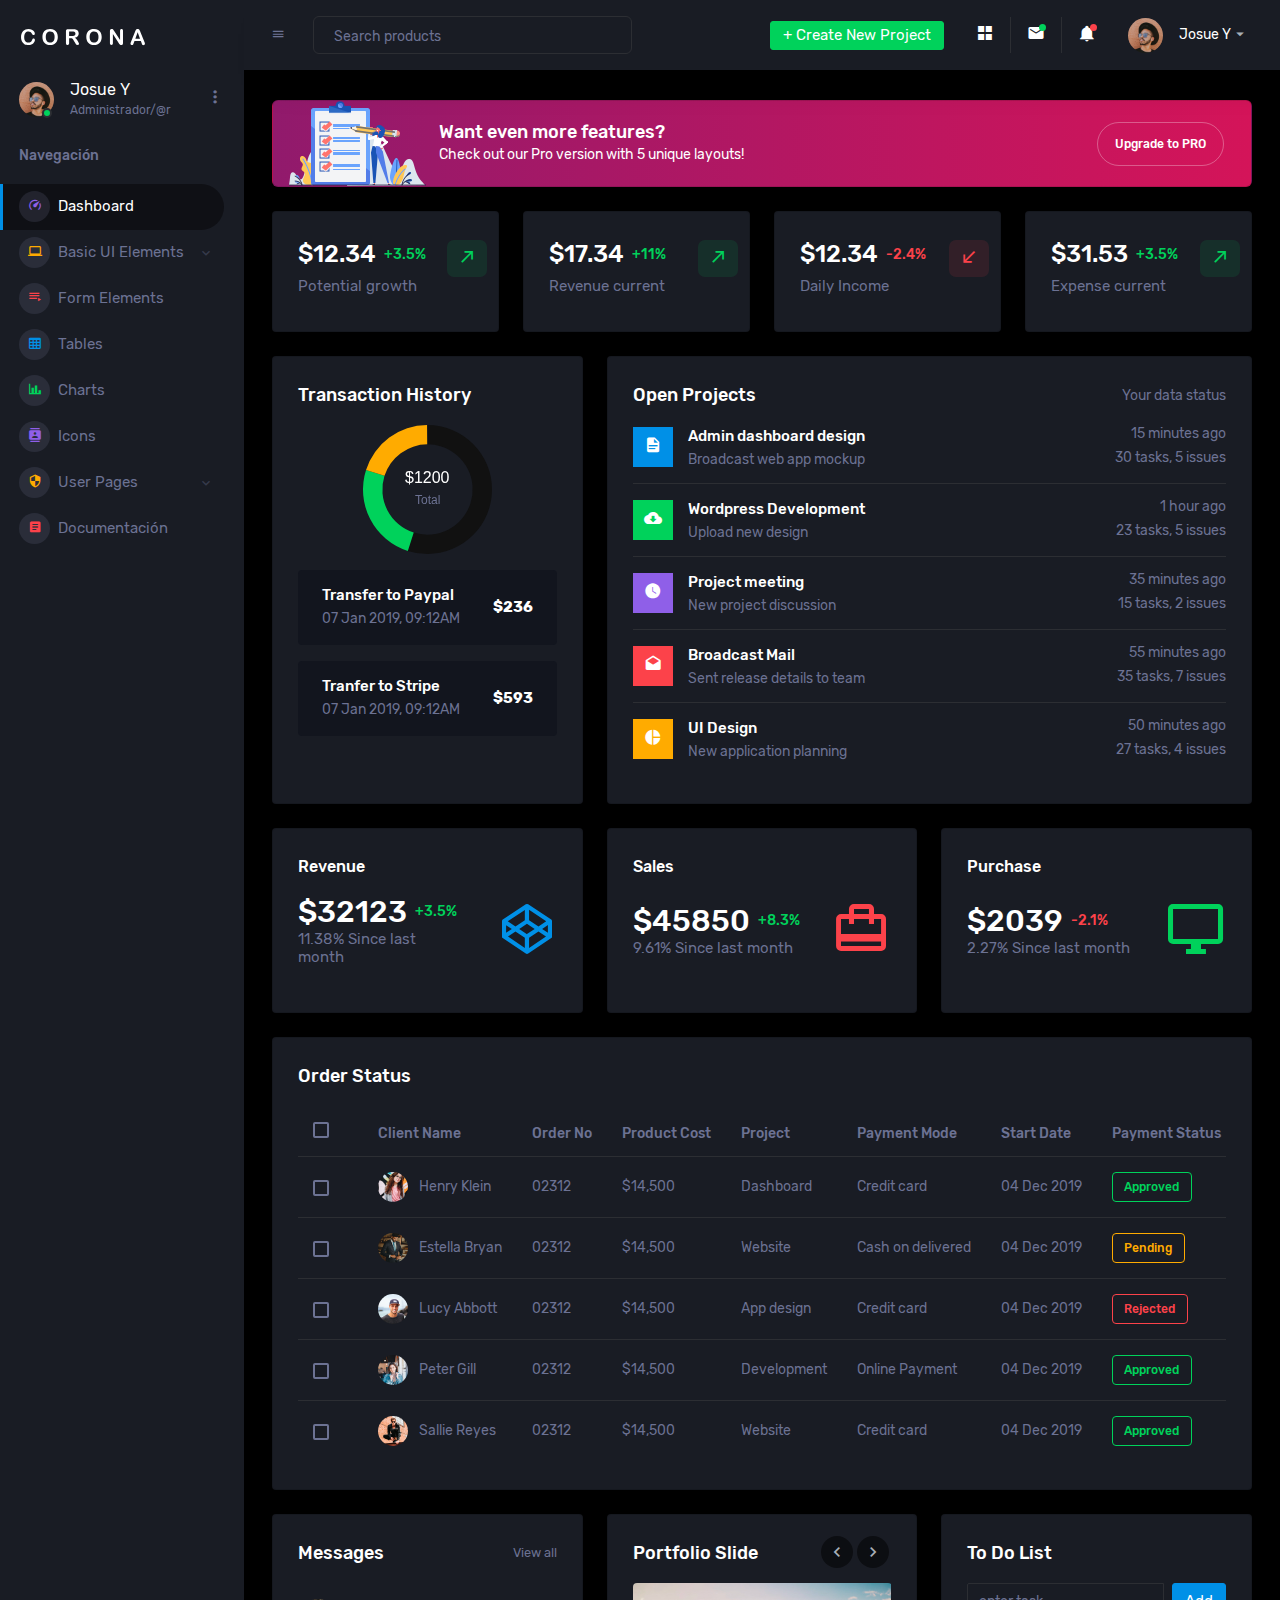
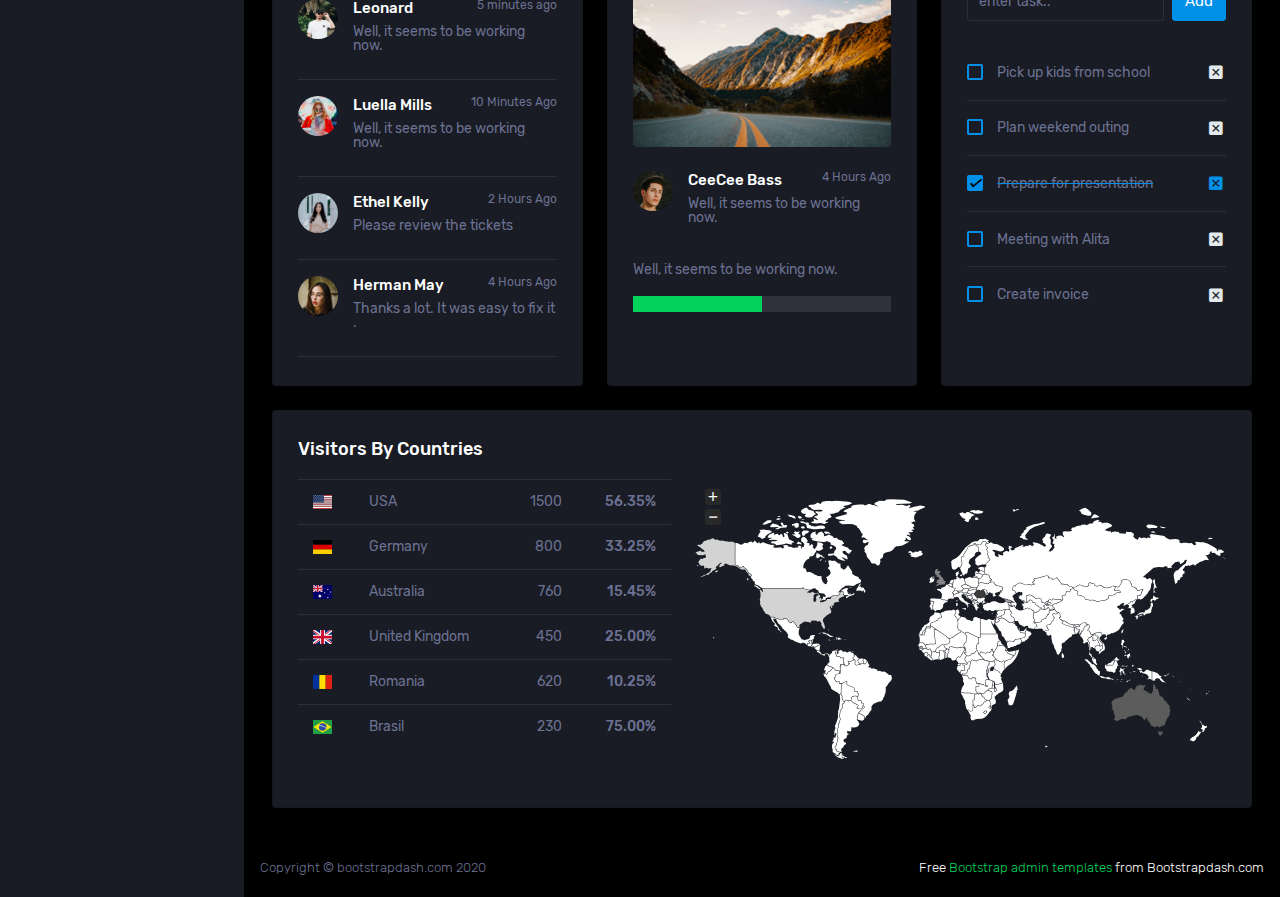
==== Template/template/index.html @ 33e89d0b "Adaptacion de Plantillas" ====
<!DOCTYPE html>
<html lang="en">
  <head>
    <!-- Required meta tags -->
    <meta charset="utf-8">
    <meta name="viewport" content="width=device-width, initial-scale=1, shrink-to-fit=no">
    <title>Tienda Online</title>
    <!-- plugins:css -->
    <link rel="stylesheet" href="assets/vendors/mdi/css/materialdesignicons.min.css">
    <link rel="stylesheet" href="assets/vendors/css/vendor.bundle.base.css">
    <!-- endinject -->
    <!-- Plugin css for this page -->
    <link rel="stylesheet" href="assets/vendors/jvectormap/jquery-jvectormap.css">
    <link rel="stylesheet" href="assets/vendors/flag-icon-css/css/flag-icon.min.css">
    <link rel="stylesheet" href="assets/vendors/owl-carousel-2/owl.carousel.min.css">
    <link rel="stylesheet" href="assets/vendors/owl-carousel-2/owl.theme.default.min.css">
    <!-- End plugin css for this page -->
    <!-- inject:css -->
    <!-- endinject -->
    <!-- Layout styles -->
    <link rel="stylesheet" href="assets/css/style.css">
    <!-- End layout styles -->
    <link rel="shortcut icon" href="assets/images/favicon.png" />
  </head>
  <body>
    <div class="container-scroller">
      <!-- partial:partials/_sidebar.html -->
      <nav class="sidebar sidebar-offcanvas" id="sidebar">
        <div class="sidebar-brand-wrapper d-none d-lg-flex align-items-center justify-content-center fixed-top">
          <a class="sidebar-brand brand-logo" href="index.html"><img src="assets/images/logo.svg" alt="logo" /></a>
          <a class="sidebar-brand brand-logo-mini" href="index.html"><img src="assets/images/logo-mini.svg" alt="logo" /></a>
        </div>
        <ul class="nav">
          <li class="nav-item profile">
            <div class="profile-desc">
              <div class="profile-pic">
                <div class="count-indicator">
                  <img class="img-xs rounded-circle " src="assets/images/faces/face15.jpg" alt="">
                  <span class="count bg-success"></span>
                </div>
                <div class="profile-name">
                  <h5 class="mb-0 font-weight-normal">Josue Y</h5>
                  <span>Administrador/@r</span>
                </div>
              </div>
              <a href="#" id="profile-dropdown" data-toggle="dropdown"><i class="mdi mdi-dots-vertical"></i></a>
              <div class="dropdown-menu dropdown-menu-right sidebar-dropdown preview-list" aria-labelledby="profile-dropdown">
                <a href="#" class="dropdown-item preview-item">
                  <div class="preview-thumbnail">
                    <div class="preview-icon bg-dark rounded-circle">
                      <i class="mdi mdi-settings text-primary"></i>
                    </div>
                  </div>
                  <div class="preview-item-content">
                    <p class="preview-subject ellipsis mb-1 text-small">Configuración de Cuenta</p>
                  </div>
                </a>
                <div class="dropdown-divider"></div>
                <a href="#" class="dropdown-item preview-item">
                  <div class="preview-thumbnail">
                    <div class="preview-icon bg-dark rounded-circle">
                      <i class="mdi mdi-onepassword  text-info"></i>
                    </div>
                  </div>
                  <div class="preview-item-content">
                    <p class="preview-subject ellipsis mb-1 text-small">Cambiar Contraseña</p>
                  </div>
                </a>
                <div class="dropdown-divider"></div>
                <a href="#" class="dropdown-item preview-item">
                  <div class="preview-thumbnail">
                    <div class="preview-icon bg-dark rounded-circle">
                      <i class="mdi mdi-calendar-today text-success"></i>
                    </div>
                  </div>
                  <div class="preview-item-content">
                    <p class="preview-subject ellipsis mb-1 text-small">To-do list</p>
                  </div>
                </a>
              </div>
            </div>
          </li>
          <li class="nav-item nav-category">
            <span class="nav-link">Navegación</span>
          </li>
          <li class="nav-item menu-items">
            <a class="nav-link" href="index.html">
              <span class="menu-icon">
                <i class="mdi mdi-speedometer"></i>
              </span>
              <span class="menu-title">Dashboard</span>
            </a>
          </li>
          <li class="nav-item menu-items">
            <a class="nav-link" data-toggle="collapse" href="#ui-basic" aria-expanded="false" aria-controls="ui-basic">
              <span class="menu-icon">
                <i class="mdi mdi-laptop"></i>
              </span>
              <span class="menu-title">Basic UI Elements</span>
              <i class="menu-arrow"></i>
            </a>
            <div class="collapse" id="ui-basic">
              <ul class="nav flex-column sub-menu">
                <li class="nav-item"> <a class="nav-link" href="pages/ui-features/buttons.html">Buttons</a></li>
                <li class="nav-item"> <a class="nav-link" href="pages/ui-features/dropdowns.html">Dropdowns</a></li>
                <li class="nav-item"> <a class="nav-link" href="pages/ui-features/typography.html">Typography</a></li>
              </ul>
            </div>
          </li>
          <li class="nav-item menu-items">
            <a class="nav-link" href="pages/forms/basic_elements.html">
              <span class="menu-icon">
                <i class="mdi mdi-playlist-play"></i>
              </span>
              <span class="menu-title">Form Elements</span>
            </a>
          </li>
          <li class="nav-item menu-items">
            <a class="nav-link" href="pages/tables/basic-table.html">
              <span class="menu-icon">
                <i class="mdi mdi-table-large"></i>
              </span>
              <span class="menu-title">Tables</span>
            </a>
          </li>
          <li class="nav-item menu-items">
            <a class="nav-link" href="pages/charts/chartjs.html">
              <span class="menu-icon">
                <i class="mdi mdi-chart-bar"></i>
              </span>
              <span class="menu-title">Charts</span>
            </a>
          </li>
          <li class="nav-item menu-items">
            <a class="nav-link" href="pages/icons/mdi.html">
              <span class="menu-icon">
                <i class="mdi mdi-contacts"></i>
              </span>
              <span class="menu-title">Icons</span>
            </a>
          </li>
          <li class="nav-item menu-items">
            <a class="nav-link" data-toggle="collapse" href="#auth" aria-expanded="false" aria-controls="auth">
              <span class="menu-icon">
                <i class="mdi mdi-security"></i>
              </span>
              <span class="menu-title">User Pages</span>
              <i class="menu-arrow"></i>
            </a>
            <div class="collapse" id="auth">
              <ul class="nav flex-column sub-menu">
                <li class="nav-item"> <a class="nav-link" href="pages/samples/blank-page.html"> Blank Page </a></li>
                <li class="nav-item"> <a class="nav-link" href="pages/samples/error-404.html"> 404 </a></li>
                <li class="nav-item"> <a class="nav-link" href="pages/samples/error-500.html"> 500 </a></li>
                <li class="nav-item"> <a class="nav-link" href="pages/samples/login.html"> Login </a></li>
                <li class="nav-item"> <a class="nav-link" href="pages/samples/register.html"> Register </a></li>
              </ul>
            </div>
          </li>
          <li class="nav-item menu-items">
            <a class="nav-link" href="http://www.bootstrapdash.com/demo/corona-free/jquery/documentation/documentation.html">
              <span class="menu-icon">
                <i class="mdi mdi-file-document-box"></i>
              </span>
              <span class="menu-title">Documentación</span>
            </a>
          </li>
        </ul>
      </nav>
      <!-- partial -->
      <div class="container-fluid page-body-wrapper">
        <!-- partial:partials/_navbar.html -->
        <nav class="navbar p-0 fixed-top d-flex flex-row">
          <div class="navbar-brand-wrapper d-flex d-lg-none align-items-center justify-content-center">
            <a class="navbar-brand brand-logo-mini" href="index.html"><img src="assets/images/logo-mini.svg" alt="logo" /></a>
          </div>
          <div class="navbar-menu-wrapper flex-grow d-flex align-items-stretch">
            <button class="navbar-toggler navbar-toggler align-self-center" type="button" data-toggle="minimize">
              <span class="mdi mdi-menu"></span>
            </button>
            <ul class="navbar-nav w-100">
              <li class="nav-item w-100">
                <form class="nav-link mt-2 mt-md-0 d-none d-lg-flex search">
                  <input type="text" class="form-control" placeholder="Search products">
                </form>
              </li>
            </ul>
            <ul class="navbar-nav navbar-nav-right">
              <li class="nav-item dropdown d-none d-lg-block">
                <a class="nav-link btn btn-success create-new-button" id="createbuttonDropdown" data-toggle="dropdown" aria-expanded="false" href="#">+ Create New Project</a>
                <div class="dropdown-menu dropdown-menu-right navbar-dropdown preview-list" aria-labelledby="createbuttonDropdown">
                  <h6 class="p-3 mb-0">Projects</h6>
                  <div class="dropdown-divider"></div>
                  <a class="dropdown-item preview-item">
                    <div class="preview-thumbnail">
                      <div class="preview-icon bg-dark rounded-circle">
                        <i class="mdi mdi-file-outline text-primary"></i>
                      </div>
                    </div>
                    <div class="preview-item-content">
                      <p class="preview-subject ellipsis mb-1">Software Development</p>
                    </div>
                  </a>
                  <div class="dropdown-divider"></div>
                  <a class="dropdown-item preview-item">
                    <div class="preview-thumbnail">
                      <div class="preview-icon bg-dark rounded-circle">
                        <i class="mdi mdi-web text-info"></i>
                      </div>
                    </div>
                    <div class="preview-item-content">
                      <p class="preview-subject ellipsis mb-1">UI Development</p>
                    </div>
                  </a>
                  <div class="dropdown-divider"></div>
                  <a class="dropdown-item preview-item">
                    <div class="preview-thumbnail">
                      <div class="preview-icon bg-dark rounded-circle">
                        <i class="mdi mdi-layers text-danger"></i>
                      </div>
                    </div>
                    <div class="preview-item-content">
                      <p class="preview-subject ellipsis mb-1">Software Testing</p>
                    </div>
                  </a>
                  <div class="dropdown-divider"></div>
                  <p class="p-3 mb-0 text-center">See all projects</p>
                </div>
              </li>
              <li class="nav-item nav-settings d-none d-lg-block">
                <a class="nav-link" href="#">
                  <i class="mdi mdi-view-grid"></i>
                </a>
              </li>
              <li class="nav-item dropdown border-left">
                <a class="nav-link count-indicator dropdown-toggle" id="messageDropdown" href="#" data-toggle="dropdown" aria-expanded="false">
                  <i class="mdi mdi-email"></i>
                  <span class="count bg-success"></span>
                </a>
                <div class="dropdown-menu dropdown-menu-right navbar-dropdown preview-list" aria-labelledby="messageDropdown">
                  <h6 class="p-3 mb-0">Messages</h6>
                  <div class="dropdown-divider"></div>
                  <a class="dropdown-item preview-item">
                    <div class="preview-thumbnail">
                      <img src="assets/images/faces/face4.jpg" alt="image" class="rounded-circle profile-pic">
                    </div>
                    <div class="preview-item-content">
                      <p class="preview-subject ellipsis mb-1">Mark send you a message</p>
                      <p class="text-muted mb-0"> 1 Minutes ago </p>
                    </div>
                  </a>
                  <div class="dropdown-divider"></div>
                  <a class="dropdown-item preview-item">
                    <div class="preview-thumbnail">
                      <img src="assets/images/faces/face2.jpg" alt="image" class="rounded-circle profile-pic">
                    </div>
                    <div class="preview-item-content">
                      <p class="preview-subject ellipsis mb-1">Cregh send you a message</p>
                      <p class="text-muted mb-0"> 15 Minutes ago </p>
                    </div>
                  </a>
                  <div class="dropdown-divider"></div>
                  <a class="dropdown-item preview-item">
                    <div class="preview-thumbnail">
                      <img src="assets/images/faces/face3.jpg" alt="image" class="rounded-circle profile-pic">
                    </div>
                    <div class="preview-item-content">
                      <p class="preview-subject ellipsis mb-1">Profile picture updated</p>
                      <p class="text-muted mb-0"> 18 Minutes ago </p>
                    </div>
                  </a>
                  <div class="dropdown-divider"></div>
                  <p class="p-3 mb-0 text-center">4 new messages</p>
                </div>
              </li>
              <li class="nav-item dropdown border-left">
                <a class="nav-link count-indicator dropdown-toggle" id="notificationDropdown" href="#" data-toggle="dropdown">
                  <i class="mdi mdi-bell"></i>
                  <span class="count bg-danger"></span>
                </a>
                <div class="dropdown-menu dropdown-menu-right navbar-dropdown preview-list" aria-labelledby="notificationDropdown">
                  <h6 class="p-3 mb-0">Notifications</h6>
                  <div class="dropdown-divider"></div>
                  <a class="dropdown-item preview-item">
                    <div class="preview-thumbnail">
                      <div class="preview-icon bg-dark rounded-circle">
                        <i class="mdi mdi-calendar text-success"></i>
                      </div>
                    </div>
                    <div class="preview-item-content">
                      <p class="preview-subject mb-1">Event today</p>
                      <p class="text-muted ellipsis mb-0"> Just a reminder that you have an event today </p>
                    </div>
                  </a>
                  <div class="dropdown-divider"></div>
                  <a class="dropdown-item preview-item">
                    <div class="preview-thumbnail">
                      <div class="preview-icon bg-dark rounded-circle">
                        <i class="mdi mdi-settings text-danger"></i>
                      </div>
                    </div>
                    <div class="preview-item-content">
                      <p class="preview-subject mb-1">Settings</p>
                      <p class="text-muted ellipsis mb-0"> Update dashboard </p>
                    </div>
                  </a>
                  <div class="dropdown-divider"></div>
                  <a class="dropdown-item preview-item">
                    <div class="preview-thumbnail">
                      <div class="preview-icon bg-dark rounded-circle">
                        <i class="mdi mdi-link-variant text-warning"></i>
                      </div>
                    </div>
                    <div class="preview-item-content">
                      <p class="preview-subject mb-1">Launch Admin</p>
                      <p class="text-muted ellipsis mb-0"> New admin wow! </p>
                    </div>
                  </a>
                  <div class="dropdown-divider"></div>
                  <p class="p-3 mb-0 text-center">See all notifications</p>
                </div>
              </li>
              <li class="nav-item dropdown">
                <a class="nav-link" id="profileDropdown" href="#" data-toggle="dropdown">
                  <div class="navbar-profile">
                    <img class="img-xs rounded-circle" src="assets/images/faces/face15.jpg" alt="">
                    <p class="mb-0 d-none d-sm-block navbar-profile-name">Josue Y</p>
                    <i class="mdi mdi-menu-down d-none d-sm-block"></i>
                  </div>
                </a>
                <div class="dropdown-menu dropdown-menu-right navbar-dropdown preview-list" aria-labelledby="profileDropdown">
                  <h6 class="p-3 mb-0">Profile</h6>
                  <div class="dropdown-divider"></div>
                  <a class="dropdown-item preview-item">
                    <div class="preview-thumbnail">
                      <div class="preview-icon bg-dark rounded-circle">
                        <i class="mdi mdi-settings text-success"></i>
                      </div>
                    </div>
                    <div class="preview-item-content">
                      <p class="preview-subject mb-1">Configuración</p>
                    </div>
                  </a>
                  <div class="dropdown-divider"></div>
                  <a class="dropdown-item preview-item">
                    <div class="preview-thumbnail">
                      <div class="preview-icon bg-dark rounded-circle">
                        <i class="mdi mdi-logout text-danger"></i>
                      </div>
                    </div>
                    <div class="preview-item-content">
                      <p class="preview-subject mb-1">Cerrar Sesión</p>
                    </div>
                  </a>
                  <div class="dropdown-divider"></div>
                  <p class="p-3 mb-0 text-center">Configuración Avanzada</p>
                </div>
              </li>
            </ul>
            <button class="navbar-toggler navbar-toggler-right d-lg-none align-self-center" type="button" data-toggle="offcanvas">
              <span class="mdi mdi-format-line-spacing"></span>
            </button>
          </div>
        </nav>
        <!-- partial -->
        <div class="main-panel">
          <div class="content-wrapper">
            <div class="row">
              <div class="col-12 grid-margin stretch-card">
                <div class="card corona-gradient-card">
                  <div class="card-body py-0 px-0 px-sm-3">
                    <div class="row align-items-center">
                      <div class="col-4 col-sm-3 col-xl-2">
                        <img src="assets/images/dashboard/Group126@2x.png" class="gradient-corona-img img-fluid" alt="">
                      </div>
                      <div class="col-5 col-sm-7 col-xl-8 p-0">
                        <h4 class="mb-1 mb-sm-0">Want even more features?</h4>
                        <p class="mb-0 font-weight-normal d-none d-sm-block">Check out our Pro version with 5 unique layouts!</p>
                      </div>
                      <div class="col-3 col-sm-2 col-xl-2 pl-0 text-center">
                        <span>
                          <a href="https://www.bootstrapdash.com/product/corona-admin-template/" target="_blank" class="btn btn-outline-light btn-rounded get-started-btn">Upgrade to PRO</a>
                        </span>
                      </div>
                    </div>
                  </div>
                </div>
              </div>
            </div>
            <div class="row">
              <div class="col-xl-3 col-sm-6 grid-margin stretch-card">
                <div class="card">
                  <div class="card-body">
                    <div class="row">
                      <div class="col-9">
                        <div class="d-flex align-items-center align-self-start">
                          <h3 class="mb-0">$12.34</h3>
                          <p class="text-success ml-2 mb-0 font-weight-medium">+3.5%</p>
                        </div>
                      </div>
                      <div class="col-3">
                        <div class="icon icon-box-success ">
                          <span class="mdi mdi-arrow-top-right icon-item"></span>
                        </div>
                      </div>
                    </div>
                    <h6 class="text-muted font-weight-normal">Potential growth</h6>
                  </div>
                </div>
              </div>
              <div class="col-xl-3 col-sm-6 grid-margin stretch-card">
                <div class="card">
                  <div class="card-body">
                    <div class="row">
                      <div class="col-9">
                        <div class="d-flex align-items-center align-self-start">
                          <h3 class="mb-0">$17.34</h3>
                          <p class="text-success ml-2 mb-0 font-weight-medium">+11%</p>
                        </div>
                      </div>
                      <div class="col-3">
                        <div class="icon icon-box-success">
                          <span class="mdi mdi-arrow-top-right icon-item"></span>
                        </div>
                      </div>
                    </div>
                    <h6 class="text-muted font-weight-normal">Revenue current</h6>
                  </div>
                </div>
              </div>
              <div class="col-xl-3 col-sm-6 grid-margin stretch-card">
                <div class="card">
                  <div class="card-body">
                    <div class="row">
                      <div class="col-9">
                        <div class="d-flex align-items-center align-self-start">
                          <h3 class="mb-0">$12.34</h3>
                          <p class="text-danger ml-2 mb-0 font-weight-medium">-2.4%</p>
                        </div>
                      </div>
                      <div class="col-3">
                        <div class="icon icon-box-danger">
                          <span class="mdi mdi-arrow-bottom-left icon-item"></span>
                        </div>
                      </div>
                    </div>
                    <h6 class="text-muted font-weight-normal">Daily Income</h6>
                  </div>
                </div>
              </div>
              <div class="col-xl-3 col-sm-6 grid-margin stretch-card">
                <div class="card">
                  <div class="card-body">
                    <div class="row">
                      <div class="col-9">
                        <div class="d-flex align-items-center align-self-start">
                          <h3 class="mb-0">$31.53</h3>
                          <p class="text-success ml-2 mb-0 font-weight-medium">+3.5%</p>
                        </div>
                      </div>
                      <div class="col-3">
                        <div class="icon icon-box-success ">
                          <span class="mdi mdi-arrow-top-right icon-item"></span>
                        </div>
                      </div>
                    </div>
                    <h6 class="text-muted font-weight-normal">Expense current</h6>
                  </div>
                </div>
              </div>
            </div>
            <div class="row">
              <div class="col-md-4 grid-margin stretch-card">
                <div class="card">
                  <div class="card-body">
                    <h4 class="card-title">Transaction History</h4>
                    <canvas id="transaction-history" class="transaction-chart"></canvas>
                    <div class="bg-gray-dark d-flex d-md-block d-xl-flex flex-row py-3 px-4 px-md-3 px-xl-4 rounded mt-3">
                      <div class="text-md-center text-xl-left">
                        <h6 class="mb-1">Transfer to Paypal</h6>
                        <p class="text-muted mb-0">07 Jan 2019, 09:12AM</p>
                      </div>
                      <div class="align-self-center flex-grow text-right text-md-center text-xl-right py-md-2 py-xl-0">
                        <h6 class="font-weight-bold mb-0">$236</h6>
                      </div>
                    </div>
                    <div class="bg-gray-dark d-flex d-md-block d-xl-flex flex-row py-3 px-4 px-md-3 px-xl-4 rounded mt-3">
                      <div class="text-md-center text-xl-left">
                        <h6 class="mb-1">Tranfer to Stripe</h6>
                        <p class="text-muted mb-0">07 Jan 2019, 09:12AM</p>
                      </div>
                      <div class="align-self-center flex-grow text-right text-md-center text-xl-right py-md-2 py-xl-0">
                        <h6 class="font-weight-bold mb-0">$593</h6>
                      </div>
                    </div>
                  </div>
                </div>
              </div>
              <div class="col-md-8 grid-margin stretch-card">
                <div class="card">
                  <div class="card-body">
                    <div class="d-flex flex-row justify-content-between">
                      <h4 class="card-title mb-1">Open Projects</h4>
                      <p class="text-muted mb-1">Your data status</p>
                    </div>
                    <div class="row">
                      <div class="col-12">
                        <div class="preview-list">
                          <div class="preview-item border-bottom">
                            <div class="preview-thumbnail">
                              <div class="preview-icon bg-primary">
                                <i class="mdi mdi-file-document"></i>
                              </div>
                            </div>
                            <div class="preview-item-content d-sm-flex flex-grow">
                              <div class="flex-grow">
                                <h6 class="preview-subject">Admin dashboard design</h6>
                                <p class="text-muted mb-0">Broadcast web app mockup</p>
                              </div>
                              <div class="mr-auto text-sm-right pt-2 pt-sm-0">
                                <p class="text-muted">15 minutes ago</p>
                                <p class="text-muted mb-0">30 tasks, 5 issues </p>
                              </div>
                            </div>
                          </div>
                          <div class="preview-item border-bottom">
                            <div class="preview-thumbnail">
                              <div class="preview-icon bg-success">
                                <i class="mdi mdi-cloud-download"></i>
                              </div>
                            </div>
                            <div class="preview-item-content d-sm-flex flex-grow">
                              <div class="flex-grow">
                                <h6 class="preview-subject">Wordpress Development</h6>
                                <p class="text-muted mb-0">Upload new design</p>
                              </div>
                              <div class="mr-auto text-sm-right pt-2 pt-sm-0">
                                <p class="text-muted">1 hour ago</p>
                                <p class="text-muted mb-0">23 tasks, 5 issues </p>
                              </div>
                            </div>
                          </div>
                          <div class="preview-item border-bottom">
                            <div class="preview-thumbnail">
                              <div class="preview-icon bg-info">
                                <i class="mdi mdi-clock"></i>
                              </div>
                            </div>
                            <div class="preview-item-content d-sm-flex flex-grow">
                              <div class="flex-grow">
                                <h6 class="preview-subject">Project meeting</h6>
                                <p class="text-muted mb-0">New project discussion</p>
                              </div>
                              <div class="mr-auto text-sm-right pt-2 pt-sm-0">
                                <p class="text-muted">35 minutes ago</p>
                                <p class="text-muted mb-0">15 tasks, 2 issues</p>
                              </div>
                            </div>
                          </div>
                          <div class="preview-item border-bottom">
                            <div class="preview-thumbnail">
                              <div class="preview-icon bg-danger">
                                <i class="mdi mdi-email-open"></i>
                              </div>
                            </div>
                            <div class="preview-item-content d-sm-flex flex-grow">
                              <div class="flex-grow">
                                <h6 class="preview-subject">Broadcast Mail</h6>
                                <p class="text-muted mb-0">Sent release details to team</p>
                              </div>
                              <div class="mr-auto text-sm-right pt-2 pt-sm-0">
                                <p class="text-muted">55 minutes ago</p>
                                <p class="text-muted mb-0">35 tasks, 7 issues </p>
                              </div>
                            </div>
                          </div>
                          <div class="preview-item">
                            <div class="preview-thumbnail">
                              <div class="preview-icon bg-warning">
                                <i class="mdi mdi-chart-pie"></i>
                              </div>
                            </div>
                            <div class="preview-item-content d-sm-flex flex-grow">
                              <div class="flex-grow">
                                <h6 class="preview-subject">UI Design</h6>
                                <p class="text-muted mb-0">New application planning</p>
                              </div>
                              <div class="mr-auto text-sm-right pt-2 pt-sm-0">
                                <p class="text-muted">50 minutes ago</p>
                                <p class="text-muted mb-0">27 tasks, 4 issues </p>
                              </div>
                            </div>
                          </div>
                        </div>
                      </div>
                    </div>
                  </div>
                </div>
              </div>
            </div>
            <div class="row">
              <div class="col-sm-4 grid-margin">
                <div class="card">
                  <div class="card-body">
                    <h5>Revenue</h5>
                    <div class="row">
                      <div class="col-8 col-sm-12 col-xl-8 my-auto">
                        <div class="d-flex d-sm-block d-md-flex align-items-center">
                          <h2 class="mb-0">$32123</h2>
                          <p class="text-success ml-2 mb-0 font-weight-medium">+3.5%</p>
                        </div>
                        <h6 class="text-muted font-weight-normal">11.38% Since last month</h6>
                      </div>
                      <div class="col-4 col-sm-12 col-xl-4 text-center text-xl-right">
                        <i class="icon-lg mdi mdi-codepen text-primary ml-auto"></i>
                      </div>
                    </div>
                  </div>
                </div>
              </div>
              <div class="col-sm-4 grid-margin">
                <div class="card">
                  <div class="card-body">
                    <h5>Sales</h5>
                    <div class="row">
                      <div class="col-8 col-sm-12 col-xl-8 my-auto">
                        <div class="d-flex d-sm-block d-md-flex align-items-center">
                          <h2 class="mb-0">$45850</h2>
                          <p class="text-success ml-2 mb-0 font-weight-medium">+8.3%</p>
                        </div>
                        <h6 class="text-muted font-weight-normal"> 9.61% Since last month</h6>
                      </div>
                      <div class="col-4 col-sm-12 col-xl-4 text-center text-xl-right">
                        <i class="icon-lg mdi mdi-wallet-travel text-danger ml-auto"></i>
                      </div>
                    </div>
                  </div>
                </div>
              </div>
              <div class="col-sm-4 grid-margin">
                <div class="card">
                  <div class="card-body">
                    <h5>Purchase</h5>
                    <div class="row">
                      <div class="col-8 col-sm-12 col-xl-8 my-auto">
                        <div class="d-flex d-sm-block d-md-flex align-items-center">
                          <h2 class="mb-0">$2039</h2>
                          <p class="text-danger ml-2 mb-0 font-weight-medium">-2.1% </p>
                        </div>
                        <h6 class="text-muted font-weight-normal">2.27% Since last month</h6>
                      </div>
                      <div class="col-4 col-sm-12 col-xl-4 text-center text-xl-right">
                        <i class="icon-lg mdi mdi-monitor text-success ml-auto"></i>
                      </div>
                    </div>
                  </div>
                </div>
              </div>
            </div>
            <div class="row ">
              <div class="col-12 grid-margin">
                <div class="card">
                  <div class="card-body">
                    <h4 class="card-title">Order Status</h4>
                    <div class="table-responsive">
                      <table class="table">
                        <thead>
                          <tr>
                            <th>
                              <div class="form-check form-check-muted m-0">
                                <label class="form-check-label">
                                  <input type="checkbox" class="form-check-input">
                                </label>
                              </div>
                            </th>
                            <th> Client Name </th>
                            <th> Order No </th>
                            <th> Product Cost </th>
                            <th> Project </th>
                            <th> Payment Mode </th>
                            <th> Start Date </th>
                            <th> Payment Status </th>
                          </tr>
                        </thead>
                        <tbody>
                          <tr>
                            <td>
                              <div class="form-check form-check-muted m-0">
                                <label class="form-check-label">
                                  <input type="checkbox" class="form-check-input">
                                </label>
                              </div>
                            </td>
                            <td>
                              <img src="assets/images/faces/face1.jpg" alt="image" />
                              <span class="pl-2">Henry Klein</span>
                            </td>
                            <td> 02312 </td>
                            <td> $14,500 </td>
                            <td> Dashboard </td>
                            <td> Credit card </td>
                            <td> 04 Dec 2019 </td>
                            <td>
                              <div class="badge badge-outline-success">Approved</div>
                            </td>
                          </tr>
                          <tr>
                            <td>
                              <div class="form-check form-check-muted m-0">
                                <label class="form-check-label">
                                  <input type="checkbox" class="form-check-input">
                                </label>
                              </div>
                            </td>
                            <td>
                              <img src="assets/images/faces/face2.jpg" alt="image" />
                              <span class="pl-2">Estella Bryan</span>
                            </td>
                            <td> 02312 </td>
                            <td> $14,500 </td>
                            <td> Website </td>
                            <td> Cash on delivered </td>
                            <td> 04 Dec 2019 </td>
                            <td>
                              <div class="badge badge-outline-warning">Pending</div>
                            </td>
                          </tr>
                          <tr>
                            <td>
                              <div class="form-check form-check-muted m-0">
                                <label class="form-check-label">
                                  <input type="checkbox" class="form-check-input">
                                </label>
                              </div>
                            </td>
                            <td>
                              <img src="assets/images/faces/face5.jpg" alt="image" />
                              <span class="pl-2">Lucy Abbott</span>
                            </td>
                            <td> 02312 </td>
                            <td> $14,500 </td>
                            <td> App design </td>
                            <td> Credit card </td>
                            <td> 04 Dec 2019 </td>
                            <td>
                              <div class="badge badge-outline-danger">Rejected</div>
                            </td>
                          </tr>
                          <tr>
                            <td>
                              <div class="form-check form-check-muted m-0">
                                <label class="form-check-label">
                                  <input type="checkbox" class="form-check-input">
                                </label>
                              </div>
                            </td>
                            <td>
                              <img src="assets/images/faces/face3.jpg" alt="image" />
                              <span class="pl-2">Peter Gill</span>
                            </td>
                            <td> 02312 </td>
                            <td> $14,500 </td>
                            <td> Development </td>
                            <td> Online Payment </td>
                            <td> 04 Dec 2019 </td>
                            <td>
                              <div class="badge badge-outline-success">Approved</div>
                            </td>
                          </tr>
                          <tr>
                            <td>
                              <div class="form-check form-check-muted m-0">
                                <label class="form-check-label">
                                  <input type="checkbox" class="form-check-input">
                                </label>
                              </div>
                            </td>
                            <td>
                              <img src="assets/images/faces/face4.jpg" alt="image" />
                              <span class="pl-2">Sallie Reyes</span>
                            </td>
                            <td> 02312 </td>
                            <td> $14,500 </td>
                            <td> Website </td>
                            <td> Credit card </td>
                            <td> 04 Dec 2019 </td>
                            <td>
                              <div class="badge badge-outline-success">Approved</div>
                            </td>
                          </tr>
                        </tbody>
                      </table>
                    </div>
                  </div>
                </div>
              </div>
            </div>
            <div class="row">
              <div class="col-md-6 col-xl-4 grid-margin stretch-card">
                <div class="card">
                  <div class="card-body">
                    <div class="d-flex flex-row justify-content-between">
                      <h4 class="card-title">Messages</h4>
                      <p class="text-muted mb-1 small">View all</p>
                    </div>
                    <div class="preview-list">
                      <div class="preview-item border-bottom">
                        <div class="preview-thumbnail">
                          <img src="assets/images/faces/face6.jpg" alt="image" class="rounded-circle" />
                        </div>
                        <div class="preview-item-content d-flex flex-grow">
                          <div class="flex-grow">
                            <div class="d-flex d-md-block d-xl-flex justify-content-between">
                              <h6 class="preview-subject">Leonard</h6>
                              <p class="text-muted text-small">5 minutes ago</p>
                            </div>
                            <p class="text-muted">Well, it seems to be working now.</p>
                          </div>
                        </div>
                      </div>
                      <div class="preview-item border-bottom">
                        <div class="preview-thumbnail">
                          <img src="assets/images/faces/face8.jpg" alt="image" class="rounded-circle" />
                        </div>
                        <div class="preview-item-content d-flex flex-grow">
                          <div class="flex-grow">
                            <div class="d-flex d-md-block d-xl-flex justify-content-between">
                              <h6 class="preview-subject">Luella Mills</h6>
                              <p class="text-muted text-small">10 Minutes Ago</p>
                            </div>
                            <p class="text-muted">Well, it seems to be working now.</p>
                          </div>
                        </div>
                      </div>
                      <div class="preview-item border-bottom">
                        <div class="preview-thumbnail">
                          <img src="assets/images/faces/face9.jpg" alt="image" class="rounded-circle" />
                        </div>
                        <div class="preview-item-content d-flex flex-grow">
                          <div class="flex-grow">
                            <div class="d-flex d-md-block d-xl-flex justify-content-between">
                              <h6 class="preview-subject">Ethel Kelly</h6>
                              <p class="text-muted text-small">2 Hours Ago</p>
                            </div>
                            <p class="text-muted">Please review the tickets</p>
                          </div>
                        </div>
                      </div>
                      <div class="preview-item border-bottom">
                        <div class="preview-thumbnail">
                          <img src="assets/images/faces/face11.jpg" alt="image" class="rounded-circle" />
                        </div>
                        <div class="preview-item-content d-flex flex-grow">
                          <div class="flex-grow">
                            <div class="d-flex d-md-block d-xl-flex justify-content-between">
                              <h6 class="preview-subject">Herman May</h6>
                              <p class="text-muted text-small">4 Hours Ago</p>
                            </div>
                            <p class="text-muted">Thanks a lot. It was easy to fix it .</p>
                          </div>
                        </div>
                      </div>
                    </div>
                  </div>
                </div>
              </div>
              <div class="col-md-6 col-xl-4 grid-margin stretch-card">
                <div class="card">
                  <div class="card-body">
                    <h4 class="card-title">Portfolio Slide</h4>
                    <div class="owl-carousel owl-theme full-width owl-carousel-dash portfolio-carousel" id="owl-carousel-basic">
                      <div class="item">
                        <img src="assets/images/dashboard/Rectangle.jpg" alt="">
                      </div>
                      <div class="item">
                        <img src="assets/images/dashboard/Img_5.jpg" alt="">
                      </div>
                      <div class="item">
                        <img src="assets/images/dashboard/img_6.jpg" alt="">
                      </div>
                    </div>
                    <div class="d-flex py-4">
                      <div class="preview-list w-100">
                        <div class="preview-item p-0">
                          <div class="preview-thumbnail">
                            <img src="assets/images/faces/face12.jpg" class="rounded-circle" alt="">
                          </div>
                          <div class="preview-item-content d-flex flex-grow">
                            <div class="flex-grow">
                              <div class="d-flex d-md-block d-xl-flex justify-content-between">
                                <h6 class="preview-subject">CeeCee Bass</h6>
                                <p class="text-muted text-small">4 Hours Ago</p>
                              </div>
                              <p class="text-muted">Well, it seems to be working now.</p>
                            </div>
                          </div>
                        </div>
                      </div>
                    </div>
                    <p class="text-muted">Well, it seems to be working now. </p>
                    <div class="progress progress-md portfolio-progress">
                      <div class="progress-bar bg-success" role="progressbar" style="width: 50%" aria-valuenow="25" aria-valuemin="0" aria-valuemax="100"></div>
                    </div>
                  </div>
                </div>
              </div>
              <div class="col-md-12 col-xl-4 grid-margin stretch-card">
                <div class="card">
                  <div class="card-body">
                    <h4 class="card-title">To do list</h4>
                    <div class="add-items d-flex">
                      <input type="text" class="form-control todo-list-input" placeholder="enter task..">
                      <button class="add btn btn-primary todo-list-add-btn">Add</button>
                    </div>
                    <div class="list-wrapper">
                      <ul class="d-flex flex-column-reverse text-white todo-list todo-list-custom">
                        <li>
                          <div class="form-check form-check-primary">
                            <label class="form-check-label">
                              <input class="checkbox" type="checkbox"> Create invoice </label>
                          </div>
                          <i class="remove mdi mdi-close-box"></i>
                        </li>
                        <li>
                          <div class="form-check form-check-primary">
                            <label class="form-check-label">
                              <input class="checkbox" type="checkbox"> Meeting with Alita </label>
                          </div>
                          <i class="remove mdi mdi-close-box"></i>
                        </li>
                        <li class="completed">
                          <div class="form-check form-check-primary">
                            <label class="form-check-label">
                              <input class="checkbox" type="checkbox" checked> Prepare for presentation </label>
                          </div>
                          <i class="remove mdi mdi-close-box"></i>
                        </li>
                        <li>
                          <div class="form-check form-check-primary">
                            <label class="form-check-label">
                              <input class="checkbox" type="checkbox"> Plan weekend outing </label>
                          </div>
                          <i class="remove mdi mdi-close-box"></i>
                        </li>
                        <li>
                          <div class="form-check form-check-primary">
                            <label class="form-check-label">
                              <input class="checkbox" type="checkbox"> Pick up kids from school </label>
                          </div>
                          <i class="remove mdi mdi-close-box"></i>
                        </li>
                      </ul>
                    </div>
                  </div>
                </div>
              </div>
            </div>
            <div class="row">
              <div class="col-12">
                <div class="card">
                  <div class="card-body">
                    <h4 class="card-title">Visitors by Countries</h4>
                    <div class="row">
                      <div class="col-md-5">
                        <div class="table-responsive">
                          <table class="table">
                            <tbody>
                              <tr>
                                <td>
                                  <i class="flag-icon flag-icon-us"></i>
                                </td>
                                <td>USA</td>
                                <td class="text-right"> 1500 </td>
                                <td class="text-right font-weight-medium"> 56.35% </td>
                              </tr>
                              <tr>
                                <td>
                                  <i class="flag-icon flag-icon-de"></i>
                                </td>
                                <td>Germany</td>
                                <td class="text-right"> 800 </td>
                                <td class="text-right font-weight-medium"> 33.25% </td>
                              </tr>
                              <tr>
                                <td>
                                  <i class="flag-icon flag-icon-au"></i>
                                </td>
                                <td>Australia</td>
                                <td class="text-right"> 760 </td>
                                <td class="text-right font-weight-medium"> 15.45% </td>
                              </tr>
                              <tr>
                                <td>
                                  <i class="flag-icon flag-icon-gb"></i>
                                </td>
                                <td>United Kingdom</td>
                                <td class="text-right"> 450 </td>
                                <td class="text-right font-weight-medium"> 25.00% </td>
                              </tr>
                              <tr>
                                <td>
                                  <i class="flag-icon flag-icon-ro"></i>
                                </td>
                                <td>Romania</td>
                                <td class="text-right"> 620 </td>
                                <td class="text-right font-weight-medium"> 10.25% </td>
                              </tr>
                              <tr>
                                <td>
                                  <i class="flag-icon flag-icon-br"></i>
                                </td>
                                <td>Brasil</td>
                                <td class="text-right"> 230 </td>
                                <td class="text-right font-weight-medium"> 75.00% </td>
                              </tr>
                            </tbody>
                          </table>
                        </div>
                      </div>
                      <div class="col-md-7">
                        <div id="audience-map" class="vector-map"></div>
                      </div>
                    </div>
                  </div>
                </div>
              </div>
            </div>
          </div>
          <!-- content-wrapper ends -->
          <!-- partial:partials/_footer.html -->
          <footer class="footer">
            <div class="d-sm-flex justify-content-center justify-content-sm-between">
              <span class="text-muted d-block text-center text-sm-left d-sm-inline-block">Copyright © bootstrapdash.com 2020</span>
              <span class="float-none float-sm-right d-block mt-1 mt-sm-0 text-center"> Free <a href="https://www.bootstrapdash.com/bootstrap-admin-template/" target="_blank">Bootstrap admin templates</a> from Bootstrapdash.com</span>
            </div>
          </footer>
          <!-- partial -->
        </div>
        <!-- main-panel ends -->
      </div>
      <!-- page-body-wrapper ends -->
    </div>
    <!-- container-scroller -->
    <!-- plugins:js -->
    <script src="assets/vendors/js/vendor.bundle.base.js"></script>
    <!-- endinject -->
    <!-- Plugin js for this page -->
    <script src="assets/vendors/chart.js/Chart.min.js"></script>
    <script src="assets/vendors/progressbar.js/progressbar.min.js"></script>
    <script src="assets/vendors/jvectormap/jquery-jvectormap.min.js"></script>
    <script src="assets/vendors/jvectormap/jquery-jvectormap-world-mill-en.js"></script>
    <script src="assets/vendors/owl-carousel-2/owl.carousel.min.js"></script>
    <!-- End plugin js for this page -->
    <!-- inject:js -->
    <script src="assets/js/off-canvas.js"></script>
    <script src="assets/js/hoverable-collapse.js"></script>
    <script src="assets/js/misc.js"></script>
    <script src="assets/js/settings.js"></script>
    <script src="assets/js/todolist.js"></script>
    <!-- endinject -->
    <!-- Custom js for this page -->
    <script src="assets/js/dashboard.js"></script>
    <!-- End custom js for this page -->
  </body>
</html>
---- Template/template/assets/vendors/css/vendor.bundle.base.css ----
/*
 * Container style
 */
.ps {
  overflow: hidden !important;
  overflow-anchor: none;
  -ms-overflow-style: none;
  touch-action: auto;
  -ms-touch-action: auto;
}

/*
 * Scrollbar rail styles
 */
.ps__rail-x {
  display: none;
  opacity: 0;
  transition: background-color .2s linear, opacity .2s linear;
  -webkit-transition: background-color .2s linear, opacity .2s linear;
  height: 15px;
  /* there must be 'bottom' or 'top' for ps__rail-x */
  bottom: 0px;
  /* please don't change 'position' */
  position: absolute;
}

.ps__rail-y {
  display: none;
  opacity: 0;
  transition: background-color .2s linear, opacity .2s linear;
  -webkit-transition: background-color .2s linear, opacity .2s linear;
  width: 15px;
  /* there must be 'right' or 'left' for ps__rail-y */
  right: 0;
  /* please don't change 'position' */
  position: absolute;
}

.ps--active-x > .ps__rail-x,
.ps--active-y > .ps__rail-y {
  display: block;
  background-color: transparent;
}

.ps:hover > .ps__rail-x,
.ps:hover > .ps__rail-y,
.ps--focus > .ps__rail-x,
.ps--focus > .ps__rail-y,
.ps--scrolling-x > .ps__rail-x,
.ps--scrolling-y > .ps__rail-y {
  opacity: 0.6;
}

.ps .ps__rail-x:hover,
.ps .ps__rail-y:hover,
.ps .ps__rail-x:focus,
.ps .ps__rail-y:focus,
.ps .ps__rail-x.ps--clicking,
.ps .ps__rail-y.ps--clicking {
  background-color: #eee;
  opacity: 0.9;
}

/*
 * Scrollbar thumb styles
 */
.ps__thumb-x {
  background-color: #aaa;
  border-radius: 6px;
  transition: background-color .2s linear, height .2s ease-in-out;
  -webkit-transition: background-color .2s linear, height .2s ease-in-out;
  height: 6px;
  /* there must be 'bottom' for ps__thumb-x */
  bottom: 2px;
  /* please don't change 'position' */
  position: absolute;
}

.ps__thumb-y {
  background-color: #aaa;
  border-radius: 6px;
  transition: background-color .2s linear, width .2s ease-in-out;
  -webkit-transition: background-color .2s linear, width .2s ease-in-out;
  width: 6px;
  /* there must be 'right' for ps__thumb-y */
  right: 2px;
  /* please don't change 'position' */
  position: absolute;
}

.ps__rail-x:hover > .ps__thumb-x,
.ps__rail-x:focus > .ps__thumb-x,
.ps__rail-x.ps--clicking .ps__thumb-x {
  background-color: #999;
  height: 11px;
}

.ps__rail-y:hover > .ps__thumb-y,
.ps__rail-y:focus > .ps__thumb-y,
.ps__rail-y.ps--clicking .ps__thumb-y {
  background-color: #999;
  width: 11px;
}

/* MS supports */
@supports (-ms-overflow-style: none) {
  .ps {
    overflow: auto !important;
  }
}

@media screen and (-ms-high-contrast: active), (-ms-high-contrast: none) {
  .ps {
    overflow: auto !important;
  }
}
---- Template/template/assets/vendors/flag-icon-css/css/flag-icon.min.css ----
.flag-icon-background{background-size:contain;background-position:50%;background-repeat:no-repeat}.flag-icon{background-size:contain;background-position:50%;background-repeat:no-repeat;position:relative;display:inline-block;width:1.33333333em;line-height:1em}.flag-icon:before{content:'\00a0'}.flag-icon.flag-icon-squared{width:1em}.flag-icon-ad{background-image:url(../flags/4x3/ad.svg)}.flag-icon-ad.flag-icon-squared{background-image:url(../flags/1x1/ad.svg)}.flag-icon-ae{background-image:url(../flags/4x3/ae.svg)}.flag-icon-ae.flag-icon-squared{background-image:url(../flags/1x1/ae.svg)}.flag-icon-af{background-image:url(../flags/4x3/af.svg)}.flag-icon-af.flag-icon-squared{background-image:url(../flags/1x1/af.svg)}.flag-icon-ag{background-image:url(../flags/4x3/ag.svg)}.flag-icon-ag.flag-icon-squared{background-image:url(../flags/1x1/ag.svg)}.flag-icon-ai{background-image:url(../flags/4x3/ai.svg)}.flag-icon-ai.flag-icon-squared{background-image:url(../flags/1x1/ai.svg)}.flag-icon-al{background-image:url(../flags/4x3/al.svg)}.flag-icon-al.flag-icon-squared{background-image:url(../flags/1x1/al.svg)}.flag-icon-am{background-image:url(../flags/4x3/am.svg)}.flag-icon-am.flag-icon-squared{background-image:url(../flags/1x1/am.svg)}.flag-icon-ao{background-image:url(../flags/4x3/ao.svg)}.flag-icon-ao.flag-icon-squared{background-image:url(../flags/1x1/ao.svg)}.flag-icon-aq{background-image:url(../flags/4x3/aq.svg)}.flag-icon-aq.flag-icon-squared{background-image:url(../flags/1x1/aq.svg)}.flag-icon-ar{background-image:url(../flags/4x3/ar.svg)}.flag-icon-ar.flag-icon-squared{background-image:url(../flags/1x1/ar.svg)}.flag-icon-as{background-image:url(../flags/4x3/as.svg)}.flag-icon-as.flag-icon-squared{background-image:url(../flags/1x1/as.svg)}.flag-icon-at{background-image:url(../flags/4x3/at.svg)}.flag-icon-at.flag-icon-squared{background-image:url(../flags/1x1/at.svg)}.flag-icon-au{background-image:url(../flags/4x3/au.svg)}.flag-icon-au.flag-icon-squared{background-image:url(../flags/1x1/au.svg)}.flag-icon-aw{background-image:url(../flags/4x3/aw.svg)}.flag-icon-aw.flag-icon-squared{background-image:url(../flags/1x1/aw.svg)}.flag-icon-ax{background-image:url(../flags/4x3/ax.svg)}.flag-icon-ax.flag-icon-squared{background-image:url(../flags/1x1/ax.svg)}.flag-icon-az{background-image:url(../flags/4x3/az.svg)}.flag-icon-az.flag-icon-squared{background-image:url(../flags/1x1/az.svg)}.flag-icon-ba{background-image:url(../flags/4x3/ba.svg)}.flag-icon-ba.flag-icon-squared{background-image:url(../flags/1x1/ba.svg)}.flag-icon-bb{background-image:url(../flags/4x3/bb.svg)}.flag-icon-bb.flag-icon-squared{background-image:url(../flags/1x1/bb.svg)}.flag-icon-bd{background-image:url(../flags/4x3/bd.svg)}.flag-icon-bd.flag-icon-squared{background-image:url(../flags/1x1/bd.svg)}.flag-icon-be{background-image:url(../flags/4x3/be.svg)}.flag-icon-be.flag-icon-squared{background-image:url(../flags/1x1/be.svg)}.flag-icon-bf{background-image:url(../flags/4x3/bf.svg)}.flag-icon-bf.flag-icon-squared{background-image:url(../flags/1x1/bf.svg)}.flag-icon-bg{background-image:url(../flags/4x3/bg.svg)}.flag-icon-bg.flag-icon-squared{background-image:url(../flags/1x1/bg.svg)}.flag-icon-bh{background-image:url(../flags/4x3/bh.svg)}.flag-icon-bh.flag-icon-squared{background-image:url(../flags/1x1/bh.svg)}.flag-icon-bi{background-image:url(../flags/4x3/bi.svg)}.flag-icon-bi.flag-icon-squared{background-image:url(../flags/1x1/bi.svg)}.flag-icon-bj{background-image:url(../flags/4x3/bj.svg)}.flag-icon-bj.flag-icon-squared{background-image:url(../flags/1x1/bj.svg)}.flag-icon-bl{background-image:url(../flags/4x3/bl.svg)}.flag-icon-bl.flag-icon-squared{background-image:url(../flags/1x1/bl.svg)}.flag-icon-bm{background-image:url(../flags/4x3/bm.svg)}.flag-icon-bm.flag-icon-squared{background-image:url(../flags/1x1/bm.svg)}.flag-icon-bn{background-image:url(../flags/4x3/bn.svg)}.flag-icon-bn.flag-icon-squared{background-image:url(../flags/1x1/bn.svg)}.flag-icon-bo{background-image:url(../flags/4x3/bo.svg)}.flag-icon-bo.flag-icon-squared{background-image:url(../flags/1x1/bo.svg)}.flag-icon-bq{background-image:url(../flags/4x3/bq.svg)}.flag-icon-bq.flag-icon-squared{background-image:url(../flags/1x1/bq.svg)}.flag-icon-br{background-image:url(../flags/4x3/br.svg)}.flag-icon-br.flag-icon-squared{background-image:url(../flags/1x1/br.svg)}.flag-icon-bs{background-image:url(../flags/4x3/bs.svg)}.flag-icon-bs.flag-icon-squared{background-image:url(../flags/1x1/bs.svg)}.flag-icon-bt{background-image:url(../flags/4x3/bt.svg)}.flag-icon-bt.flag-icon-squared{background-image:url(../flags/1x1/bt.svg)}.flag-icon-bv{background-image:url(../flags/4x3/bv.svg)}.flag-icon-bv.flag-icon-squared{background-image:url(../flags/1x1/bv.svg)}.flag-icon-bw{background-image:url(../flags/4x3/bw.svg)}.flag-icon-bw.flag-icon-squared{background-image:url(../flags/1x1/bw.svg)}.flag-icon-by{background-image:url(../flags/4x3/by.svg)}.flag-icon-by.flag-icon-squared{background-image:url(../flags/1x1/by.svg)}.flag-icon-bz{background-image:url(../flags/4x3/bz.svg)}.flag-icon-bz.flag-icon-squared{background-image:url(../flags/1x1/bz.svg)}.flag-icon-ca{background-image:url(../flags/4x3/ca.svg)}.flag-icon-ca.flag-icon-squared{background-image:url(../flags/1x1/ca.svg)}.flag-icon-cc{background-image:url(../flags/4x3/cc.svg)}.flag-icon-cc.flag-icon-squared{background-image:url(../flags/1x1/cc.svg)}.flag-icon-cd{background-image:url(../flags/4x3/cd.svg)}.flag-icon-cd.flag-icon-squared{background-image:url(../flags/1x1/cd.svg)}.flag-icon-cf{background-image:url(../flags/4x3/cf.svg)}.flag-icon-cf.flag-icon-squared{background-image:url(../flags/1x1/cf.svg)}.flag-icon-cg{background-image:url(../flags/4x3/cg.svg)}.flag-icon-cg.flag-icon-squared{background-image:url(../flags/1x1/cg.svg)}.flag-icon-ch{background-image:url(../flags/4x3/ch.svg)}.flag-icon-ch.flag-icon-squared{background-image:url(../flags/1x1/ch.svg)}.flag-icon-ci{background-image:url(../flags/4x3/ci.svg)}.flag-icon-ci.flag-icon-squared{background-image:url(../flags/1x1/ci.svg)}.flag-icon-ck{background-image:url(../flags/4x3/ck.svg)}.flag-icon-ck.flag-icon-squared{background-image:url(../flags/1x1/ck.svg)}.flag-icon-cl{background-image:url(../flags/4x3/cl.svg)}.flag-icon-cl.flag-icon-squared{background-image:url(../flags/1x1/cl.svg)}.flag-icon-cm{background-image:url(../flags/4x3/cm.svg)}.flag-icon-cm.flag-icon-squared{background-image:url(../flags/1x1/cm.svg)}.flag-icon-cn{background-image:url(../flags/4x3/cn.svg)}.flag-icon-cn.flag-icon-squared{background-image:url(../flags/1x1/cn.svg)}.flag-icon-co{background-image:url(../flags/4x3/co.svg)}.flag-icon-co.flag-icon-squared{background-image:url(../flags/1x1/co.svg)}.flag-icon-cr{background-image:url(../flags/4x3/cr.svg)}.flag-icon-cr.flag-icon-squared{background-image:url(../flags/1x1/cr.svg)}.flag-icon-cu{background-image:url(../flags/4x3/cu.svg)}.flag-icon-cu.flag-icon-squared{background-image:url(../flags/1x1/cu.svg)}.flag-icon-cv{background-image:url(../flags/4x3/cv.svg)}.flag-icon-cv.flag-icon-squared{background-image:url(../flags/1x1/cv.svg)}.flag-icon-cw{background-image:url(../flags/4x3/cw.svg)}.flag-icon-cw.flag-icon-squared{background-image:url(../flags/1x1/cw.svg)}.flag-icon-cx{background-image:url(../flags/4x3/cx.svg)}.flag-icon-cx.flag-icon-squared{background-image:url(../flags/1x1/cx.svg)}.flag-icon-cy{background-image:url(../flags/4x3/cy.svg)}.flag-icon-cy.flag-icon-squared{background-image:url(../flags/1x1/cy.svg)}.flag-icon-cz{background-image:url(../flags/4x3/cz.svg)}.flag-icon-cz.flag-icon-squared{background-image:url(../flags/1x1/cz.svg)}.flag-icon-de{background-image:url(../flags/4x3/de.svg)}.flag-icon-de.flag-icon-squared{background-image:url(../flags/1x1/de.svg)}.flag-icon-dj{background-image:url(../flags/4x3/dj.svg)}.flag-icon-dj.flag-icon-squared{background-image:url(../flags/1x1/dj.svg)}.flag-icon-dk{background-image:url(../flags/4x3/dk.svg)}.flag-icon-dk.flag-icon-squared{background-image:url(../flags/1x1/dk.svg)}.flag-icon-dm{background-image:url(../flags/4x3/dm.svg)}.flag-icon-dm.flag-icon-squared{background-image:url(../flags/1x1/dm.svg)}.flag-icon-do{background-image:url(../flags/4x3/do.svg)}.flag-icon-do.flag-icon-squared{background-image:url(../flags/1x1/do.svg)}.flag-icon-dz{background-image:url(../flags/4x3/dz.svg)}.flag-icon-dz.flag-icon-squared{background-image:url(../flags/1x1/dz.svg)}.flag-icon-ec{background-image:url(../flags/4x3/ec.svg)}.flag-icon-ec.flag-icon-squared{background-image:url(../flags/1x1/ec.svg)}.flag-icon-ee{background-image:url(../flags/4x3/ee.svg)}.flag-icon-ee.flag-icon-squared{background-image:url(../flags/1x1/ee.svg)}.flag-icon-eg{background-image:url(../flags/4x3/eg.svg)}.flag-icon-eg.flag-icon-squared{background-image:url(../flags/1x1/eg.svg)}.flag-icon-eh{background-image:url(../flags/4x3/eh.svg)}.flag-icon-eh.flag-icon-squared{background-image:url(../flags/1x1/eh.svg)}.flag-icon-er{background-image:url(../flags/4x3/er.svg)}.flag-icon-er.flag-icon-squared{background-image:url(../flags/1x1/er.svg)}.flag-icon-es{background-image:url(../flags/4x3/es.svg)}.flag-icon-es.flag-icon-squared{background-image:url(../flags/1x1/es.svg)}.flag-icon-et{background-image:url(../flags/4x3/et.svg)}.flag-icon-et.flag-icon-squared{background-image:url(../flags/1x1/et.svg)}.flag-icon-fi{background-image:url(../flags/4x3/fi.svg)}.flag-icon-fi.flag-icon-squared{background-image:url(../flags/1x1/fi.svg)}.flag-icon-fj{background-image:url(../flags/4x3/fj.svg)}.flag-icon-fj.flag-icon-squared{background-image:url(../flags/1x1/fj.svg)}.flag-icon-fk{background-image:url(../flags/4x3/fk.svg)}.flag-icon-fk.flag-icon-squared{background-image:url(../flags/1x1/fk.svg)}.flag-icon-fm{background-image:url(../flags/4x3/fm.svg)}.flag-icon-fm.flag-icon-squared{background-image:url(../flags/1x1/fm.svg)}.flag-icon-fo{background-image:url(../flags/4x3/fo.svg)}.flag-icon-fo.flag-icon-squared{background-image:url(../flags/1x1/fo.svg)}.flag-icon-fr{background-image:url(../flags/4x3/fr.svg)}.flag-icon-fr.flag-icon-squared{background-image:url(../flags/1x1/fr.svg)}.flag-icon-ga{background-image:url(../flags/4x3/ga.svg)}.flag-icon-ga.flag-icon-squared{background-image:url(../flags/1x1/ga.svg)}.flag-icon-gb{background-image:url(../flags/4x3/gb.svg)}.flag-icon-gb.flag-icon-squared{background-image:url(../flags/1x1/gb.svg)}.flag-icon-gd{background-image:url(../flags/4x3/gd.svg)}.flag-icon-gd.flag-icon-squared{background-image:url(../flags/1x1/gd.svg)}.flag-icon-ge{background-image:url(../flags/4x3/ge.svg)}.flag-icon-ge.flag-icon-squared{background-image:url(../flags/1x1/ge.svg)}.flag-icon-gf{background-image:url(../flags/4x3/gf.svg)}.flag-icon-gf.flag-icon-squared{background-image:url(../flags/1x1/gf.svg)}.flag-icon-gg{background-image:url(../flags/4x3/gg.svg)}.flag-icon-gg.flag-icon-squared{background-image:url(../flags/1x1/gg.svg)}.flag-icon-gh{background-image:url(../flags/4x3/gh.svg)}.flag-icon-gh.flag-icon-squared{background-image:url(../flags/1x1/gh.svg)}.flag-icon-gi{background-image:url(../flags/4x3/gi.svg)}.flag-icon-gi.flag-icon-squared{background-image:url(../flags/1x1/gi.svg)}.flag-icon-gl{background-image:url(../flags/4x3/gl.svg)}.flag-icon-gl.flag-icon-squared{background-image:url(../flags/1x1/gl.svg)}.flag-icon-gm{background-image:url(../flags/4x3/gm.svg)}.flag-icon-gm.flag-icon-squared{background-image:url(../flags/1x1/gm.svg)}.flag-icon-gn{background-image:url(../flags/4x3/gn.svg)}.flag-icon-gn.flag-icon-squared{background-image:url(../flags/1x1/gn.svg)}.flag-icon-gp{background-image:url(../flags/4x3/gp.svg)}.flag-icon-gp.flag-icon-squared{background-image:url(../flags/1x1/gp.svg)}.flag-icon-gq{background-image:url(../flags/4x3/gq.svg)}.flag-icon-gq.flag-icon-squared{background-image:url(../flags/1x1/gq.svg)}.flag-icon-gr{background-image:url(../flags/4x3/gr.svg)}.flag-icon-gr.flag-icon-squared{background-image:url(../flags/1x1/gr.svg)}.flag-icon-gs{background-image:url(../flags/4x3/gs.svg)}.flag-icon-gs.flag-icon-squared{background-image:url(../flags/1x1/gs.svg)}.flag-icon-gt{background-image:url(../flags/4x3/gt.svg)}.flag-icon-gt.flag-icon-squared{background-image:url(../flags/1x1/gt.svg)}.flag-icon-gu{background-image:url(../flags/4x3/gu.svg)}.flag-icon-gu.flag-icon-squared{background-image:url(../flags/1x1/gu.svg)}.flag-icon-gw{background-image:url(../flags/4x3/gw.svg)}.flag-icon-gw.flag-icon-squared{background-image:url(../flags/1x1/gw.svg)}.flag-icon-gy{background-image:url(../flags/4x3/gy.svg)}.flag-icon-gy.flag-icon-squared{background-image:url(../flags/1x1/gy.svg)}.flag-icon-hk{background-image:url(../flags/4x3/hk.svg)}.flag-icon-hk.flag-icon-squared{background-image:url(../flags/1x1/hk.svg)}.flag-icon-hm{background-image:url(../flags/4x3/hm.svg)}.flag-icon-hm.flag-icon-squared{background-image:url(../flags/1x1/hm.svg)}.flag-icon-hn{background-image:url(../flags/4x3/hn.svg)}.flag-icon-hn.flag-icon-squared{background-image:url(../flags/1x1/hn.svg)}.flag-icon-hr{background-image:url(../flags/4x3/hr.svg)}.flag-icon-hr.flag-icon-squared{background-image:url(../flags/1x1/hr.svg)}.flag-icon-ht{background-image:url(../flags/4x3/ht.svg)}.flag-icon-ht.flag-icon-squared{background-image:url(../flags/1x1/ht.svg)}.flag-icon-hu{background-image:url(../flags/4x3/hu.svg)}.flag-icon-hu.flag-icon-squared{background-image:url(../flags/1x1/hu.svg)}.flag-icon-id{background-image:url(../flags/4x3/id.svg)}.flag-icon-id.flag-icon-squared{background-image:url(../flags/1x1/id.svg)}.flag-icon-ie{background-image:url(../flags/4x3/ie.svg)}.flag-icon-ie.flag-icon-squared{background-image:url(../flags/1x1/ie.svg)}.flag-icon-il{background-image:url(../flags/4x3/il.svg)}.flag-icon-il.flag-icon-squared{background-image:url(../flags/1x1/il.svg)}.flag-icon-im{background-image:url(../flags/4x3/im.svg)}.flag-icon-im.flag-icon-squared{background-image:url(../flags/1x1/im.svg)}.flag-icon-in{background-image:url(../flags/4x3/in.svg)}.flag-icon-in.flag-icon-squared{background-image:url(../flags/1x1/in.svg)}.flag-icon-io{background-image:url(../flags/4x3/io.svg)}.flag-icon-io.flag-icon-squared{background-image:url(../flags/1x1/io.svg)}.flag-icon-iq{background-image:url(../flags/4x3/iq.svg)}.flag-icon-iq.flag-icon-squared{background-image:url(../flags/1x1/iq.svg)}.flag-icon-ir{background-image:url(../flags/4x3/ir.svg)}.flag-icon-ir.flag-icon-squared{background-image:url(../flags/1x1/ir.svg)}.flag-icon-is{background-image:url(../flags/4x3/is.svg)}.flag-icon-is.flag-icon-squared{background-image:url(../flags/1x1/is.svg)}.flag-icon-it{background-image:url(../flags/4x3/it.svg)}.flag-icon-it.flag-icon-squared{background-image:url(../flags/1x1/it.svg)}.flag-icon-je{background-image:url(../flags/4x3/je.svg)}.flag-icon-je.flag-icon-squared{background-image:url(../flags/1x1/je.svg)}.flag-icon-jm{background-image:url(../flags/4x3/jm.svg)}.flag-icon-jm.flag-icon-squared{background-image:url(../flags/1x1/jm.svg)}.flag-icon-jo{background-image:url(../flags/4x3/jo.svg)}.flag-icon-jo.flag-icon-squared{background-image:url(../flags/1x1/jo.svg)}.flag-icon-jp{background-image:url(../flags/4x3/jp.svg)}.flag-icon-jp.flag-icon-squared{background-image:url(../flags/1x1/jp.svg)}.flag-icon-ke{background-image:url(../flags/4x3/ke.svg)}.flag-icon-ke.flag-icon-squared{background-image:url(../flags/1x1/ke.svg)}.flag-icon-kg{background-image:url(../flags/4x3/kg.svg)}.flag-icon-kg.flag-icon-squared{background-image:url(../flags/1x1/kg.svg)}.flag-icon-kh{background-image:url(../flags/4x3/kh.svg)}.flag-icon-kh.flag-icon-squared{background-image:url(../flags/1x1/kh.svg)}.flag-icon-ki{background-image:url(../flags/4x3/ki.svg)}.flag-icon-ki.flag-icon-squared{background-image:url(../flags/1x1/ki.svg)}.flag-icon-km{background-image:url(../flags/4x3/km.svg)}.flag-icon-km.flag-icon-squared{background-image:url(../flags/1x1/km.svg)}.flag-icon-kn{background-image:url(../flags/4x3/kn.svg)}.flag-icon-kn.flag-icon-squared{background-image:url(../flags/1x1/kn.svg)}.flag-icon-kp{background-image:url(../flags/4x3/kp.svg)}.flag-icon-kp.flag-icon-squared{background-image:url(../flags/1x1/kp.svg)}.flag-icon-kr{background-image:url(../flags/4x3/kr.svg)}.flag-icon-kr.flag-icon-squared{background-image:url(../flags/1x1/kr.svg)}.flag-icon-kw{background-image:url(../flags/4x3/kw.svg)}.flag-icon-kw.flag-icon-squared{background-image:url(../flags/1x1/kw.svg)}.flag-icon-ky{background-image:url(../flags/4x3/ky.svg)}.flag-icon-ky.flag-icon-squared{background-image:url(../flags/1x1/ky.svg)}.flag-icon-kz{background-image:url(../flags/4x3/kz.svg)}.flag-icon-kz.flag-icon-squared{background-image:url(../flags/1x1/kz.svg)}.flag-icon-la{background-image:url(../flags/4x3/la.svg)}.flag-icon-la.flag-icon-squared{background-image:url(../flags/1x1/la.svg)}.flag-icon-lb{background-image:url(../flags/4x3/lb.svg)}.flag-icon-lb.flag-icon-squared{background-image:url(../flags/1x1/lb.svg)}.flag-icon-lc{background-image:url(../flags/4x3/lc.svg)}.flag-icon-lc.flag-icon-squared{background-image:url(../flags/1x1/lc.svg)}.flag-icon-li{background-image:url(../flags/4x3/li.svg)}.flag-icon-li.flag-icon-squared{background-image:url(../flags/1x1/li.svg)}.flag-icon-lk{background-image:url(../flags/4x3/lk.svg)}.flag-icon-lk.flag-icon-squared{background-image:url(../flags/1x1/lk.svg)}.flag-icon-lr{background-image:url(../flags/4x3/lr.svg)}.flag-icon-lr.flag-icon-squared{background-image:url(../flags/1x1/lr.svg)}.flag-icon-ls{background-image:url(../flags/4x3/ls.svg)}.flag-icon-ls.flag-icon-squared{background-image:url(../flags/1x1/ls.svg)}.flag-icon-lt{background-image:url(../flags/4x3/lt.svg)}.flag-icon-lt.flag-icon-squared{background-image:url(../flags/1x1/lt.svg)}.flag-icon-lu{background-image:url(../flags/4x3/lu.svg)}.flag-icon-lu.flag-icon-squared{background-image:url(../flags/1x1/lu.svg)}.flag-icon-lv{background-image:url(../flags/4x3/lv.svg)}.flag-icon-lv.flag-icon-squared{background-image:url(../flags/1x1/lv.svg)}.flag-icon-ly{background-image:url(../flags/4x3/ly.svg)}.flag-icon-ly.flag-icon-squared{background-image:url(../flags/1x1/ly.svg)}.flag-icon-ma{background-image:url(../flags/4x3/ma.svg)}.flag-icon-ma.flag-icon-squared{background-image:url(../flags/1x1/ma.svg)}.flag-icon-mc{background-image:url(../flags/4x3/mc.svg)}.flag-icon-mc.flag-icon-squared{background-image:url(../flags/1x1/mc.svg)}.flag-icon-md{background-image:url(../flags/4x3/md.svg)}.flag-icon-md.flag-icon-squared{background-image:url(../flags/1x1/md.svg)}.flag-icon-me{background-image:url(../flags/4x3/me.svg)}.flag-icon-me.flag-icon-squared{background-image:url(../flags/1x1/me.svg)}.flag-icon-mf{background-image:url(../flags/4x3/mf.svg)}.flag-icon-mf.flag-icon-squared{background-image:url(../flags/1x1/mf.svg)}.flag-icon-mg{background-image:url(../flags/4x3/mg.svg)}.flag-icon-mg.flag-icon-squared{background-image:url(../flags/1x1/mg.svg)}.flag-icon-mh{background-image:url(../flags/4x3/mh.svg)}.flag-icon-mh.flag-icon-squared{background-image:url(../flags/1x1/mh.svg)}.flag-icon-mk{background-image:url(../flags/4x3/mk.svg)}.flag-icon-mk.flag-icon-squared{background-image:url(../flags/1x1/mk.svg)}.flag-icon-ml{background-image:url(../flags/4x3/ml.svg)}.flag-icon-ml.flag-icon-squared{background-image:url(../flags/1x1/ml.svg)}.flag-icon-mm{background-image:url(../flags/4x3/mm.svg)}.flag-icon-mm.flag-icon-squared{background-image:url(../flags/1x1/mm.svg)}.flag-icon-mn{background-image:url(../flags/4x3/mn.svg)}.flag-icon-mn.flag-icon-squared{background-image:url(../flags/1x1/mn.svg)}.flag-icon-mo{background-image:url(../flags/4x3/mo.svg)}.flag-icon-mo.flag-icon-squared{background-image:url(../flags/1x1/mo.svg)}.flag-icon-mp{background-image:url(../flags/4x3/mp.svg)}.flag-icon-mp.flag-icon-squared{background-image:url(../flags/1x1/mp.svg)}.flag-icon-mq{background-image:url(../flags/4x3/mq.svg)}.flag-icon-mq.flag-icon-squared{background-image:url(../flags/1x1/mq.svg)}.flag-icon-mr{background-image:url(../flags/4x3/mr.svg)}.flag-icon-mr.flag-icon-squared{background-image:url(../flags/1x1/mr.svg)}.flag-icon-ms{background-image:url(../flags/4x3/ms.svg)}.flag-icon-ms.flag-icon-squared{background-image:url(../flags/1x1/ms.svg)}.flag-icon-mt{background-image:url(../flags/4x3/mt.svg)}.flag-icon-mt.flag-icon-squared{background-image:url(../flags/1x1/mt.svg)}.flag-icon-mu{background-image:url(../flags/4x3/mu.svg)}.flag-icon-mu.flag-icon-squared{background-image:url(../flags/1x1/mu.svg)}.flag-icon-mv{background-image:url(../flags/4x3/mv.svg)}.flag-icon-mv.flag-icon-squared{background-image:url(../flags/1x1/mv.svg)}.flag-icon-mw{background-image:url(../flags/4x3/mw.svg)}.flag-icon-mw.flag-icon-squared{background-image:url(../flags/1x1/mw.svg)}.flag-icon-mx{background-image:url(../flags/4x3/mx.svg)}.flag-icon-mx.flag-icon-squared{background-image:url(../flags/1x1/mx.svg)}.flag-icon-my{background-image:url(../flags/4x3/my.svg)}.flag-icon-my.flag-icon-squared{background-image:url(../flags/1x1/my.svg)}.flag-icon-mz{background-image:url(../flags/4x3/mz.svg)}.flag-icon-mz.flag-icon-squared{background-image:url(../flags/1x1/mz.svg)}.flag-icon-na{background-image:url(../flags/4x3/na.svg)}.flag-icon-na.flag-icon-squared{background-image:url(../flags/1x1/na.svg)}.flag-icon-nc{background-image:url(../flags/4x3/nc.svg)}.flag-icon-nc.flag-icon-squared{background-image:url(../flags/1x1/nc.svg)}.flag-icon-ne{background-image:url(../flags/4x3/ne.svg)}.flag-icon-ne.flag-icon-squared{background-image:url(../flags/1x1/ne.svg)}.flag-icon-nf{background-image:url(../flags/4x3/nf.svg)}.flag-icon-nf.flag-icon-squared{background-image:url(../flags/1x1/nf.svg)}.flag-icon-ng{background-image:url(../flags/4x3/ng.svg)}.flag-icon-ng.flag-icon-squared{background-image:url(../flags/1x1/ng.svg)}.flag-icon-ni{background-image:url(../flags/4x3/ni.svg)}.flag-icon-ni.flag-icon-squared{background-image:url(../flags/1x1/ni.svg)}.flag-icon-nl{background-image:url(../flags/4x3/nl.svg)}.flag-icon-nl.flag-icon-squared{background-image:url(../flags/1x1/nl.svg)}.flag-icon-no{background-image:url(../flags/4x3/no.svg)}.flag-icon-no.flag-icon-squared{background-image:url(../flags/1x1/no.svg)}.flag-icon-np{background-image:url(../flags/4x3/np.svg)}.flag-icon-np.flag-icon-squared{background-image:url(../flags/1x1/np.svg)}.flag-icon-nr{background-image:url(../flags/4x3/nr.svg)}.flag-icon-nr.flag-icon-squared{background-image:url(../flags/1x1/nr.svg)}.flag-icon-nu{background-image:url(../flags/4x3/nu.svg)}.flag-icon-nu.flag-icon-squared{background-image:url(../flags/1x1/nu.svg)}.flag-icon-nz{background-image:url(../flags/4x3/nz.svg)}.flag-icon-nz.flag-icon-squared{background-image:url(../flags/1x1/nz.svg)}.flag-icon-om{background-image:url(../flags/4x3/om.svg)}.flag-icon-om.flag-icon-squared{background-image:url(../flags/1x1/om.svg)}.flag-icon-pa{background-image:url(../flags/4x3/pa.svg)}.flag-icon-pa.flag-icon-squared{background-image:url(../flags/1x1/pa.svg)}.flag-icon-pe{background-image:url(../flags/4x3/pe.svg)}.flag-icon-pe.flag-icon-squared{background-image:url(../flags/1x1/pe.svg)}.flag-icon-pf{background-image:url(../flags/4x3/pf.svg)}.flag-icon-pf.flag-icon-squared{background-image:url(../flags/1x1/pf.svg)}.flag-icon-pg{background-image:url(../flags/4x3/pg.svg)}.flag-icon-pg.flag-icon-squared{background-image:url(../flags/1x1/pg.svg)}.flag-icon-ph{background-image:url(../flags/4x3/ph.svg)}.flag-icon-ph.flag-icon-squared{background-image:url(../flags/1x1/ph.svg)}.flag-icon-pk{background-image:url(../flags/4x3/pk.svg)}.flag-icon-pk.flag-icon-squared{background-image:url(../flags/1x1/pk.svg)}.flag-icon-pl{background-image:url(../flags/4x3/pl.svg)}.flag-icon-pl.flag-icon-squared{background-image:url(../flags/1x1/pl.svg)}.flag-icon-pm{background-image:url(../flags/4x3/pm.svg)}.flag-icon-pm.flag-icon-squared{background-image:url(../flags/1x1/pm.svg)}.flag-icon-pn{background-image:url(../flags/4x3/pn.svg)}.flag-icon-pn.flag-icon-squared{background-image:url(../flags/1x1/pn.svg)}.flag-icon-pr{background-image:url(../flags/4x3/pr.svg)}.flag-icon-pr.flag-icon-squared{background-image:url(../flags/1x1/pr.svg)}.flag-icon-ps{background-image:url(../flags/4x3/ps.svg)}.flag-icon-ps.flag-icon-squared{background-image:url(../flags/1x1/ps.svg)}.flag-icon-pt{background-image:url(../flags/4x3/pt.svg)}.flag-icon-pt.flag-icon-squared{background-image:url(../flags/1x1/pt.svg)}.flag-icon-pw{background-image:url(../flags/4x3/pw.svg)}.flag-icon-pw.flag-icon-squared{background-image:url(../flags/1x1/pw.svg)}.flag-icon-py{background-image:url(../flags/4x3/py.svg)}.flag-icon-py.flag-icon-squared{background-image:url(../flags/1x1/py.svg)}.flag-icon-qa{background-image:url(../flags/4x3/qa.svg)}.flag-icon-qa.flag-icon-squared{background-image:url(../flags/1x1/qa.svg)}.flag-icon-re{background-image:url(../flags/4x3/re.svg)}.flag-icon-re.flag-icon-squared{background-image:url(../flags/1x1/re.svg)}.flag-icon-ro{background-image:url(../flags/4x3/ro.svg)}.flag-icon-ro.flag-icon-squared{background-image:url(../flags/1x1/ro.svg)}.flag-icon-rs{background-image:url(../flags/4x3/rs.svg)}.flag-icon-rs.flag-icon-squared{background-image:url(../flags/1x1/rs.svg)}.flag-icon-ru{background-image:url(../flags/4x3/ru.svg)}.flag-icon-ru.flag-icon-squared{background-image:url(../flags/1x1/ru.svg)}.flag-icon-rw{background-image:url(../flags/4x3/rw.svg)}.flag-icon-rw.flag-icon-squared{background-image:url(../flags/1x1/rw.svg)}.flag-icon-sa{background-image:url(../flags/4x3/sa.svg)}.flag-icon-sa.flag-icon-squared{background-image:url(../flags/1x1/sa.svg)}.flag-icon-sb{background-image:url(../flags/4x3/sb.svg)}.flag-icon-sb.flag-icon-squared{background-image:url(../flags/1x1/sb.svg)}.flag-icon-sc{background-image:url(../flags/4x3/sc.svg)}.flag-icon-sc.flag-icon-squared{background-image:url(../flags/1x1/sc.svg)}.flag-icon-sd{background-image:url(../flags/4x3/sd.svg)}.flag-icon-sd.flag-icon-squared{background-image:url(../flags/1x1/sd.svg)}.flag-icon-se{background-image:url(../flags/4x3/se.svg)}.flag-icon-se.flag-icon-squared{background-image:url(../flags/1x1/se.svg)}.flag-icon-sg{background-image:url(../flags/4x3/sg.svg)}.flag-icon-sg.flag-icon-squared{background-image:url(../flags/1x1/sg.svg)}.flag-icon-sh{background-image:url(../flags/4x3/sh.svg)}.flag-icon-sh.flag-icon-squared{background-image:url(../flags/1x1/sh.svg)}.flag-icon-si{background-image:url(../flags/4x3/si.svg)}.flag-icon-si.flag-icon-squared{background-image:url(../flags/1x1/si.svg)}.flag-icon-sj{background-image:url(../flags/4x3/sj.svg)}.flag-icon-sj.flag-icon-squared{background-image:url(../flags/1x1/sj.svg)}.flag-icon-sk{background-image:url(../flags/4x3/sk.svg)}.flag-icon-sk.flag-icon-squared{background-image:url(../flags/1x1/sk.svg)}.flag-icon-sl{background-image:url(../flags/4x3/sl.svg)}.flag-icon-sl.flag-icon-squared{background-image:url(../flags/1x1/sl.svg)}.flag-icon-sm{background-image:url(../flags/4x3/sm.svg)}.flag-icon-sm.flag-icon-squared{background-image:url(../flags/1x1/sm.svg)}.flag-icon-sn{background-image:url(../flags/4x3/sn.svg)}.flag-icon-sn.flag-icon-squared{background-image:url(../flags/1x1/sn.svg)}.flag-icon-so{background-image:url(../flags/4x3/so.svg)}.flag-icon-so.flag-icon-squared{background-image:url(../flags/1x1/so.svg)}.flag-icon-sr{background-image:url(../flags/4x3/sr.svg)}.flag-icon-sr.flag-icon-squared{background-image:url(../flags/1x1/sr.svg)}.flag-icon-ss{background-image:url(../flags/4x3/ss.svg)}.flag-icon-ss.flag-icon-squared{background-image:url(../flags/1x1/ss.svg)}.flag-icon-st{background-image:url(../flags/4x3/st.svg)}.flag-icon-st.flag-icon-squared{background-image:url(../flags/1x1/st.svg)}.flag-icon-sv{background-image:url(../flags/4x3/sv.svg)}.flag-icon-sv.flag-icon-squared{background-image:url(../flags/1x1/sv.svg)}.flag-icon-sx{background-image:url(../flags/4x3/sx.svg)}.flag-icon-sx.flag-icon-squared{background-image:url(../flags/1x1/sx.svg)}.flag-icon-sy{background-image:url(../flags/4x3/sy.svg)}.flag-icon-sy.flag-icon-squared{background-image:url(../flags/1x1/sy.svg)}.flag-icon-sz{background-image:url(../flags/4x3/sz.svg)}.flag-icon-sz.flag-icon-squared{background-image:url(../flags/1x1/sz.svg)}.flag-icon-tc{background-image:url(../flags/4x3/tc.svg)}.flag-icon-tc.flag-icon-squared{background-image:url(../flags/1x1/tc.svg)}.flag-icon-td{background-image:url(../flags/4x3/td.svg)}.flag-icon-td.flag-icon-squared{background-image:url(../flags/1x1/td.svg)}.flag-icon-tf{background-image:url(../flags/4x3/tf.svg)}.flag-icon-tf.flag-icon-squared{background-image:url(../flags/1x1/tf.svg)}.flag-icon-tg{background-image:url(../flags/4x3/tg.svg)}.flag-icon-tg.flag-icon-squared{background-image:url(../flags/1x1/tg.svg)}.flag-icon-th{background-image:url(../flags/4x3/th.svg)}.flag-icon-th.flag-icon-squared{background-image:url(../flags/1x1/th.svg)}.flag-icon-tj{background-image:url(../flags/4x3/tj.svg)}.flag-icon-tj.flag-icon-squared{background-image:url(../flags/1x1/tj.svg)}.flag-icon-tk{background-image:url(../flags/4x3/tk.svg)}.flag-icon-tk.flag-icon-squared{background-image:url(../flags/1x1/tk.svg)}.flag-icon-tl{background-image:url(../flags/4x3/tl.svg)}.flag-icon-tl.flag-icon-squared{background-image:url(../flags/1x1/tl.svg)}.flag-icon-tm{background-image:url(../flags/4x3/tm.svg)}.flag-icon-tm.flag-icon-squared{background-image:url(../flags/1x1/tm.svg)}.flag-icon-tn{background-image:url(../flags/4x3/tn.svg)}.flag-icon-tn.flag-icon-squared{background-image:url(../flags/1x1/tn.svg)}.flag-icon-to{background-image:url(../flags/4x3/to.svg)}.flag-icon-to.flag-icon-squared{background-image:url(../flags/1x1/to.svg)}.flag-icon-tr{background-image:url(../flags/4x3/tr.svg)}.flag-icon-tr.flag-icon-squared{background-image:url(../flags/1x1/tr.svg)}.flag-icon-tt{background-image:url(../flags/4x3/tt.svg)}.flag-icon-tt.flag-icon-squared{background-image:url(../flags/1x1/tt.svg)}.flag-icon-tv{background-image:url(../flags/4x3/tv.svg)}.flag-icon-tv.flag-icon-squared{background-image:url(../flags/1x1/tv.svg)}.flag-icon-tw{background-image:url(../flags/4x3/tw.svg)}.flag-icon-tw.flag-icon-squared{background-image:url(../flags/1x1/tw.svg)}.flag-icon-tz{background-image:url(../flags/4x3/tz.svg)}.flag-icon-tz.flag-icon-squared{background-image:url(../flags/1x1/tz.svg)}.flag-icon-ua{background-image:url(../flags/4x3/ua.svg)}.flag-icon-ua.flag-icon-squared{background-image:url(../flags/1x1/ua.svg)}.flag-icon-ug{background-image:url(../flags/4x3/ug.svg)}.flag-icon-ug.flag-icon-squared{background-image:url(../flags/1x1/ug.svg)}.flag-icon-um{background-image:url(../flags/4x3/um.svg)}.flag-icon-um.flag-icon-squared{background-image:url(../flags/1x1/um.svg)}.flag-icon-us{background-image:url(../flags/4x3/us.svg)}.flag-icon-us.flag-icon-squared{background-image:url(../flags/1x1/us.svg)}.flag-icon-uy{background-image:url(../flags/4x3/uy.svg)}.flag-icon-uy.flag-icon-squared{background-image:url(../flags/1x1/uy.svg)}.flag-icon-uz{background-image:url(../flags/4x3/uz.svg)}.flag-icon-uz.flag-icon-squared{background-image:url(../flags/1x1/uz.svg)}.flag-icon-va{background-image:url(../flags/4x3/va.svg)}.flag-icon-va.flag-icon-squared{background-image:url(../flags/1x1/va.svg)}.flag-icon-vc{background-image:url(../flags/4x3/vc.svg)}.flag-icon-vc.flag-icon-squared{background-image:url(../flags/1x1/vc.svg)}.flag-icon-ve{background-image:url(../flags/4x3/ve.svg)}.flag-icon-ve.flag-icon-squared{background-image:url(../flags/1x1/ve.svg)}.flag-icon-vg{background-image:url(../flags/4x3/vg.svg)}.flag-icon-vg.flag-icon-squared{background-image:url(../flags/1x1/vg.svg)}.flag-icon-vi{background-image:url(../flags/4x3/vi.svg)}.flag-icon-vi.flag-icon-squared{background-image:url(../flags/1x1/vi.svg)}.flag-icon-vn{background-image:url(../flags/4x3/vn.svg)}.flag-icon-vn.flag-icon-squared{background-image:url(../flags/1x1/vn.svg)}.flag-icon-vu{background-image:url(../flags/4x3/vu.svg)}.flag-icon-vu.flag-icon-squared{background-image:url(../flags/1x1/vu.svg)}.flag-icon-wf{background-image:url(../flags/4x3/wf.svg)}.flag-icon-wf.flag-icon-squared{background-image:url(../flags/1x1/wf.svg)}.flag-icon-ws{background-image:url(../flags/4x3/ws.svg)}.flag-icon-ws.flag-icon-squared{background-image:url(../flags/1x1/ws.svg)}.flag-icon-ye{background-image:url(../flags/4x3/ye.svg)}.flag-icon-ye.flag-icon-squared{background-image:url(../flags/1x1/ye.svg)}.flag-icon-yt{background-image:url(../flags/4x3/yt.svg)}.flag-icon-yt.flag-icon-squared{background-image:url(../flags/1x1/yt.svg)}.flag-icon-za{background-image:url(../flags/4x3/za.svg)}.flag-icon-za.flag-icon-squared{background-image:url(../flags/1x1/za.svg)}.flag-icon-zm{background-image:url(../flags/4x3/zm.svg)}.flag-icon-zm.flag-icon-squared{background-image:url(../flags/1x1/zm.svg)}.flag-icon-zw{background-image:url(../flags/4x3/zw.svg)}.flag-icon-zw.flag-icon-squared{background-image:url(../flags/1x1/zw.svg)}.flag-icon-es-ca{background-image:url(../flags/4x3/es-ca.svg)}.flag-icon-es-ca.flag-icon-squared{background-image:url(../flags/1x1/es-ca.svg)}.flag-icon-eu{background-image:url(../flags/4x3/eu.svg)}.flag-icon-eu.flag-icon-squared{background-image:url(../flags/1x1/eu.svg)}.flag-icon-gb-eng{background-image:url(../flags/4x3/gb-eng.svg)}.flag-icon-gb-eng.flag-icon-squared{background-image:url(../flags/1x1/gb-eng.svg)}.flag-icon-gb-nir{background-image:url(../flags/4x3/gb-nir.svg)}.flag-icon-gb-nir.flag-icon-squared{background-image:url(../flags/1x1/gb-nir.svg)}.flag-icon-gb-sct{background-image:url(../flags/4x3/gb-sct.svg)}.flag-icon-gb-sct.flag-icon-squared{background-image:url(../flags/1x1/gb-sct.svg)}.flag-icon-gb-wls{background-image:url(../flags/4x3/gb-wls.svg)}.flag-icon-gb-wls.flag-icon-squared{background-image:url(../flags/1x1/gb-wls.svg)}.flag-icon-un{background-image:url(../flags/4x3/un.svg)}.flag-icon-un.flag-icon-squared{background-image:url(../flags/1x1/un.svg)}.flag-icon-xk{background-image:url(../flags/4x3/xk.svg)}.flag-icon-xk.flag-icon-squared{background-image:url(../flags/1x1/xk.svg)}
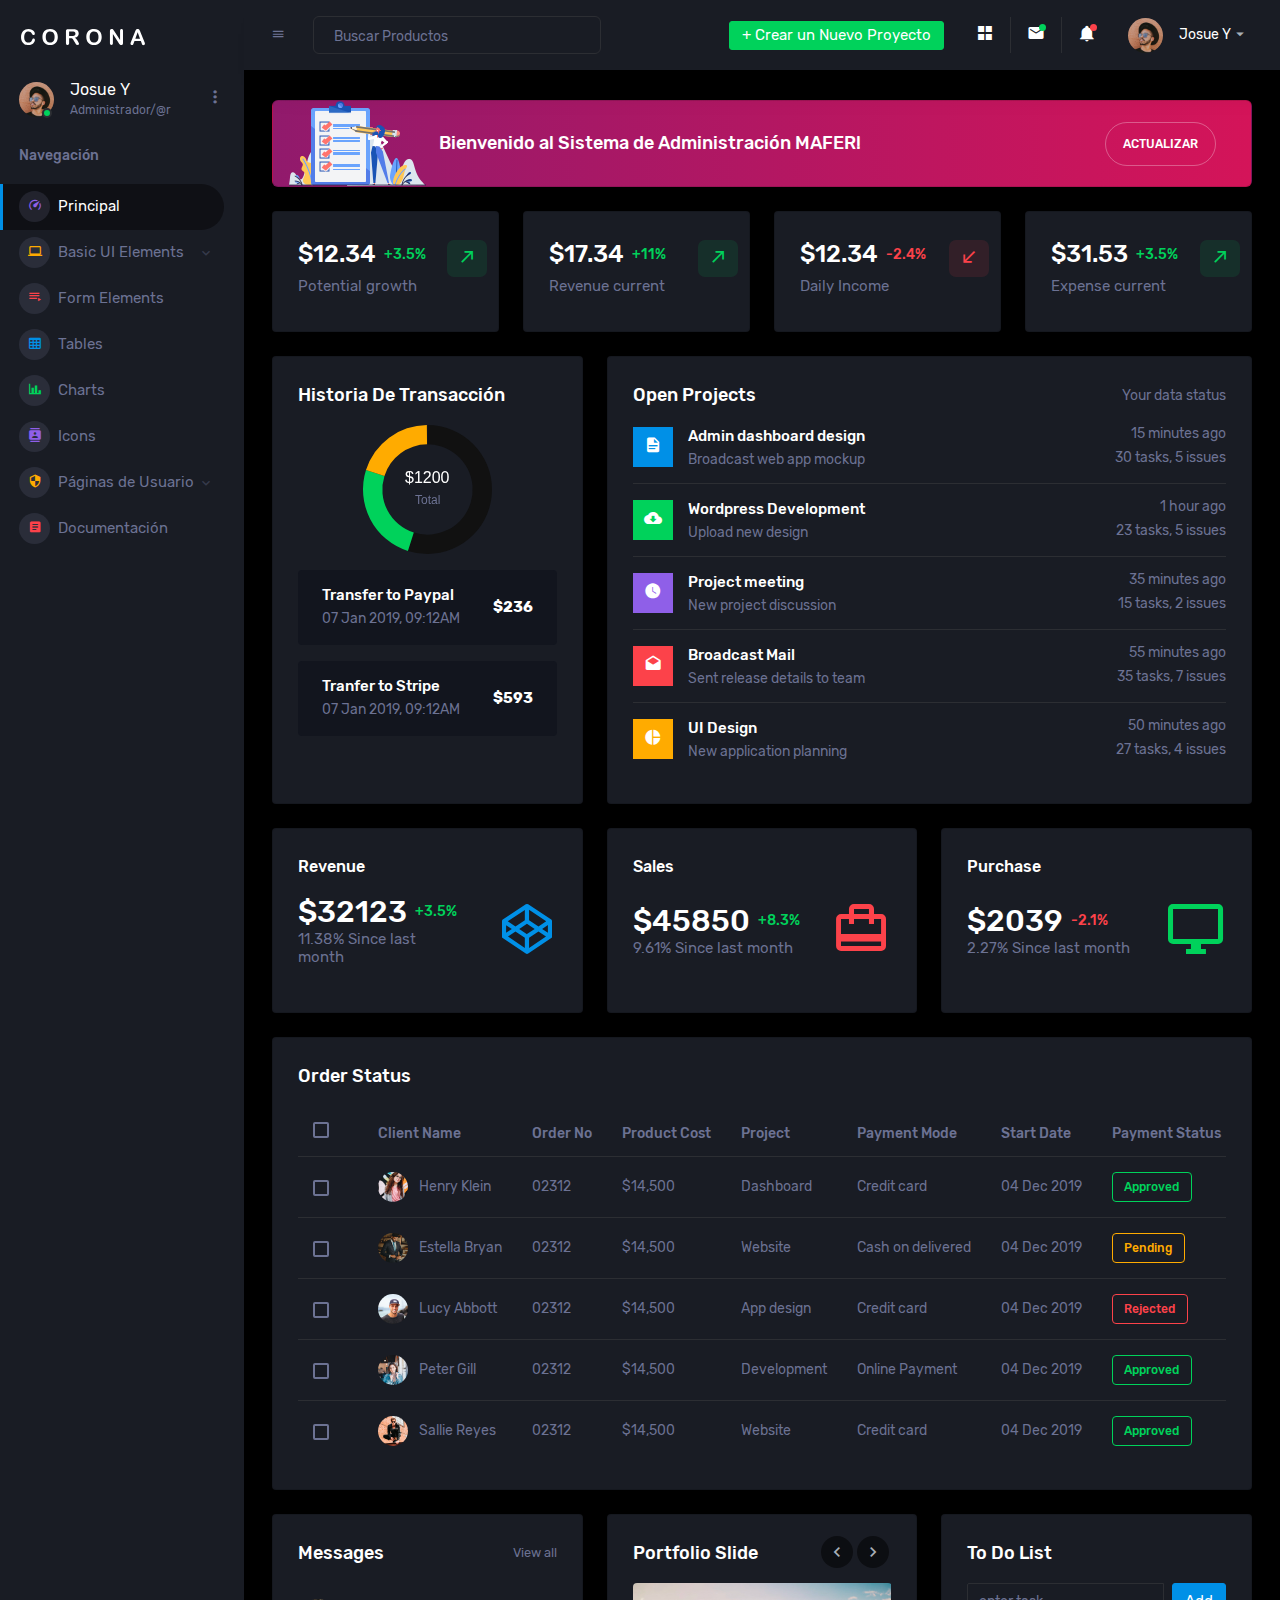
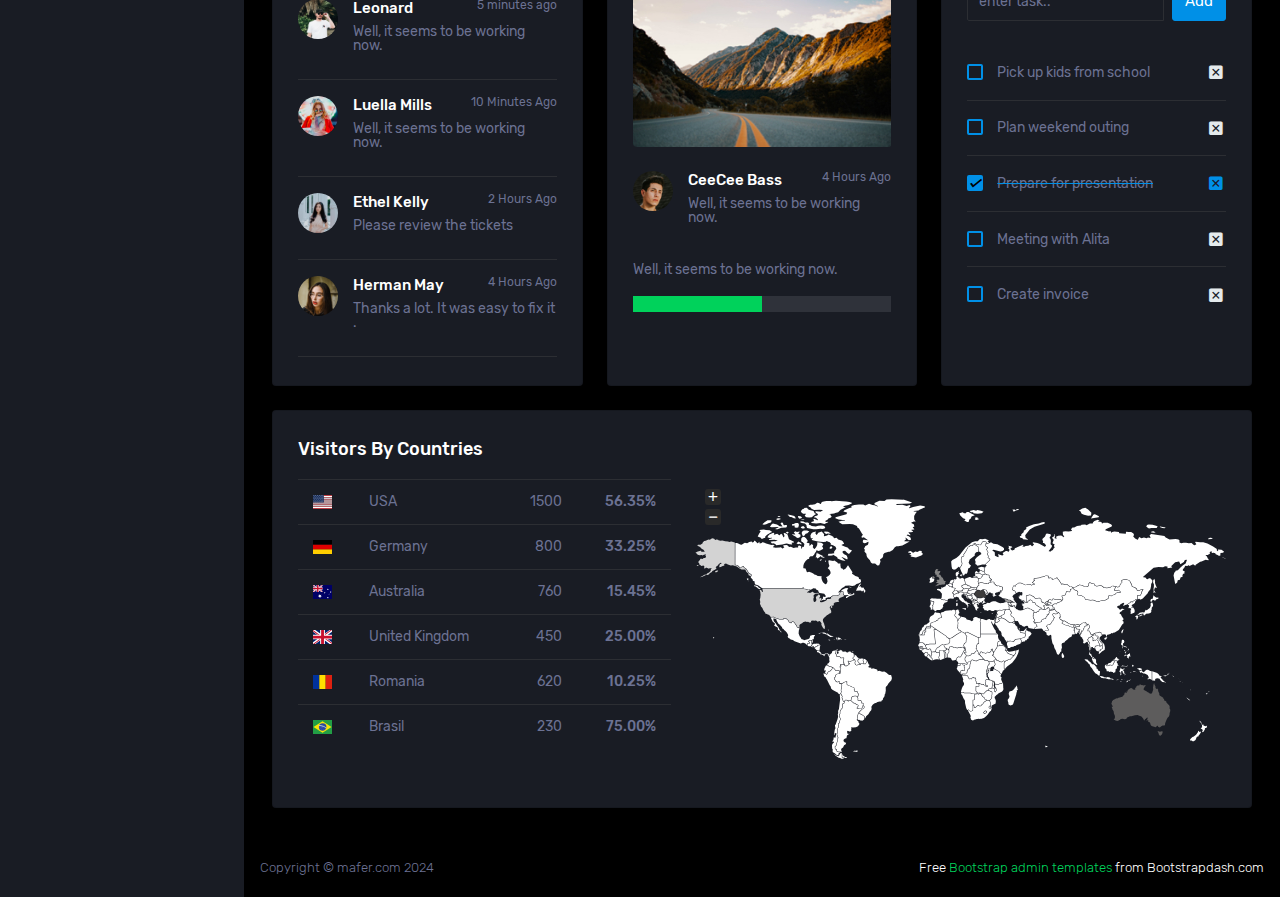
==== commit 4df45ec7: "Adaptación de Plantillas v1.0" ====
--- a/Template/template/index.html
+++ b/Template/template/index.html
@@ -88,7 +88,7 @@
               <span class="menu-icon">
                 <i class="mdi mdi-speedometer"></i>
               </span>
-              <span class="menu-title">Dashboard</span>
+              <span class="menu-title">Principal</span>
             </a>
           </li>
           <li class="nav-item menu-items">
@@ -144,7 +144,7 @@
               <span class="menu-icon">
                 <i class="mdi mdi-security"></i>
               </span>
-              <span class="menu-title">User Pages</span>
+              <span class="menu-title">Páginas de Usuario</span>
               <i class="menu-arrow"></i>
             </a>
             <div class="collapse" id="auth">
@@ -152,8 +152,8 @@
                 <li class="nav-item"> <a class="nav-link" href="pages/samples/blank-page.html"> Blank Page </a></li>
                 <li class="nav-item"> <a class="nav-link" href="pages/samples/error-404.html"> 404 </a></li>
                 <li class="nav-item"> <a class="nav-link" href="pages/samples/error-500.html"> 500 </a></li>
-                <li class="nav-item"> <a class="nav-link" href="pages/samples/login.html"> Login </a></li>
-                <li class="nav-item"> <a class="nav-link" href="pages/samples/register.html"> Register </a></li>
+                <li class="nav-item"> <a class="nav-link" href="pages/samples/login.html"> Iniciar Sesión </a></li>
+                <li class="nav-item"> <a class="nav-link" href="pages/samples/register.html"> Registro </a></li>
               </ul>
             </div>
           </li>
@@ -181,13 +181,13 @@
             <ul class="navbar-nav w-100">
               <li class="nav-item w-100">
                 <form class="nav-link mt-2 mt-md-0 d-none d-lg-flex search">
-                  <input type="text" class="form-control" placeholder="Search products">
+                  <input type="text" class="form-control" placeholder="Buscar Productos">
                 </form>
               </li>
             </ul>
             <ul class="navbar-nav navbar-nav-right">
               <li class="nav-item dropdown d-none d-lg-block">
-                <a class="nav-link btn btn-success create-new-button" id="createbuttonDropdown" data-toggle="dropdown" aria-expanded="false" href="#">+ Create New Project</a>
+                <a class="nav-link btn btn-success create-new-button" id="createbuttonDropdown" data-toggle="dropdown" aria-expanded="false" href="#">+ Crear un Nuevo Proyecto</a>
                 <div class="dropdown-menu dropdown-menu-right navbar-dropdown preview-list" aria-labelledby="createbuttonDropdown">
                   <h6 class="p-3 mb-0">Projects</h6>
                   <div class="dropdown-divider"></div>
@@ -370,18 +370,22 @@
                 <div class="card corona-gradient-card">
                   <div class="card-body py-0 px-0 px-sm-3">
                     <div class="row align-items-center">
+                      
+                      <!--Anuncio-->
                       <div class="col-4 col-sm-3 col-xl-2">
                         <img src="assets/images/dashboard/Group126@2x.png" class="gradient-corona-img img-fluid" alt="">
                       </div>
                       <div class="col-5 col-sm-7 col-xl-8 p-0">
-                        <h4 class="mb-1 mb-sm-0">Want even more features?</h4>
-                        <p class="mb-0 font-weight-normal d-none d-sm-block">Check out our Pro version with 5 unique layouts!</p>
+                        <h4 class="mb-1 mb-sm-0">Bienvenido al Sistema de Administración MAFER!</h4>
+                        <p class="mb-0 font-weight-normal d-none d-sm-block"></p>
                       </div>
                       <div class="col-3 col-sm-2 col-xl-2 pl-0 text-center">
                         <span>
-                          <a href="https://www.bootstrapdash.com/product/corona-admin-template/" target="_blank" class="btn btn-outline-light btn-rounded get-started-btn">Upgrade to PRO</a>
+                          <a href="https://www.bootstrapdash.com/product/corona-admin-template/" target="_blank" class="btn btn-outline-light btn-rounded get-started-btn">ACTUALIZAR</a>
                         </span>
                       </div>
+                      <!--Anuncio cerrado-->
+
                     </div>
                   </div>
                 </div>
@@ -473,7 +477,7 @@
               <div class="col-md-4 grid-margin stretch-card">
                 <div class="card">
                   <div class="card-body">
-                    <h4 class="card-title">Transaction History</h4>
+                    <h4 class="card-title">Historia de Transacción</h4>
                     <canvas id="transaction-history" class="transaction-chart"></canvas>
                     <div class="bg-gray-dark d-flex d-md-block d-xl-flex flex-row py-3 px-4 px-md-3 px-xl-4 rounded mt-3">
                       <div class="text-md-center text-xl-left">
@@ -1030,7 +1034,7 @@
           <!-- partial:partials/_footer.html -->
           <footer class="footer">
             <div class="d-sm-flex justify-content-center justify-content-sm-between">
-              <span class="text-muted d-block text-center text-sm-left d-sm-inline-block">Copyright © bootstrapdash.com 2020</span>
+              <span class="text-muted d-block text-center text-sm-left d-sm-inline-block">Copyright © mafer.com 2024</span>
               <span class="float-none float-sm-right d-block mt-1 mt-sm-0 text-center"> Free <a href="https://www.bootstrapdash.com/bootstrap-admin-template/" target="_blank">Bootstrap admin templates</a> from Bootstrapdash.com</span>
             </div>
           </footer>
@@ -1059,7 +1063,7 @@
     <script src="assets/js/todolist.js"></script>
     <!-- endinject -->
     <!-- Custom js for this page -->
-    <script src="assets/js/dashboard.js"></script>
+    <script src="assets/js/dashboard.js"></script> <!--Grafico de Historia de Transaccion-->
     <!-- End custom js for this page -->
   </body>
-</html>+</html> 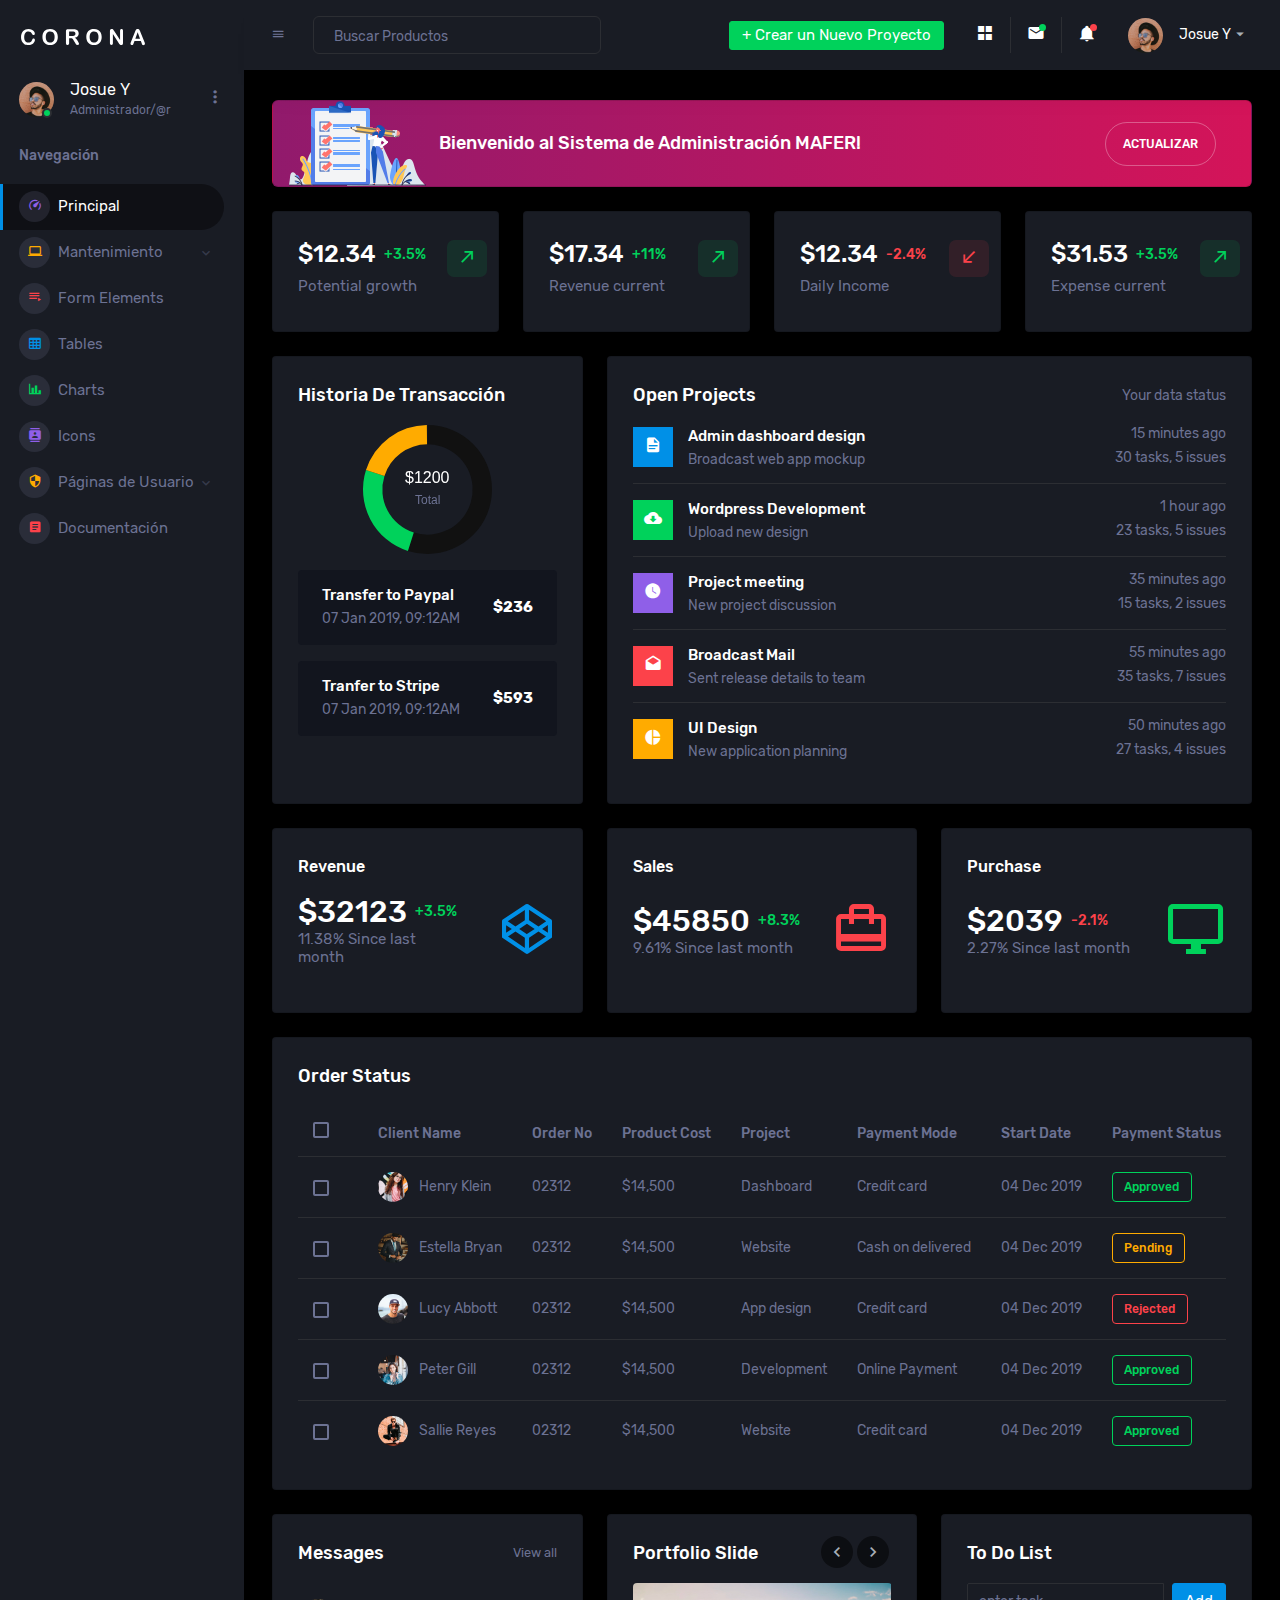
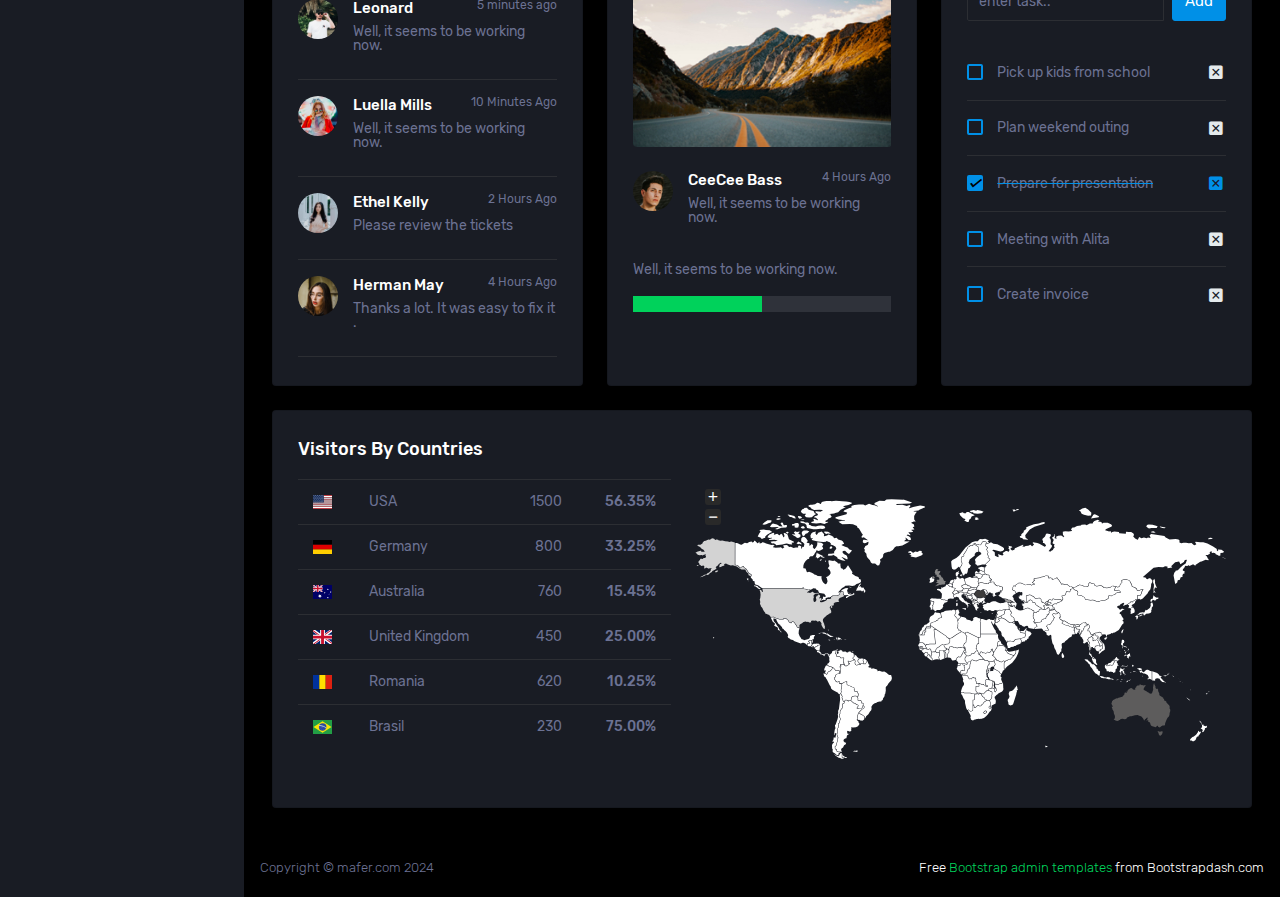
==== commit 641601e4: "Adaptación de Plantilla v1.1" ====
--- a/Template/template/index.html
+++ b/Template/template/index.html
@@ -91,22 +91,26 @@
               <span class="menu-title">Principal</span>
             </a>
           </li>
+
           <li class="nav-item menu-items">
             <a class="nav-link" data-toggle="collapse" href="#ui-basic" aria-expanded="false" aria-controls="ui-basic">
               <span class="menu-icon">
                 <i class="mdi mdi-laptop"></i>
-              </span>
-              <span class="menu-title">Basic UI Elements</span>
+              </span>    
+              <span class="menu-title">Mantenimiento</span>
               <i class="menu-arrow"></i>
             </a>
             <div class="collapse" id="ui-basic">
               <ul class="nav flex-column sub-menu">
+                <li class="nav-item"> <a class="nav-link" href="../../View/Mantenimiento/Product/ProductView.html">Productos</a></li>
+                <li class="nav-item"> <a class="nav-link" href="pages/ui-features/buttons.html">Pedido</a></li>
                 <li class="nav-item"> <a class="nav-link" href="pages/ui-features/buttons.html">Buttons</a></li>
                 <li class="nav-item"> <a class="nav-link" href="pages/ui-features/dropdowns.html">Dropdowns</a></li>
                 <li class="nav-item"> <a class="nav-link" href="pages/ui-features/typography.html">Typography</a></li>
               </ul>
             </div>
           </li>
+
           <li class="nav-item menu-items">
             <a class="nav-link" href="pages/forms/basic_elements.html">
               <span class="menu-icon">
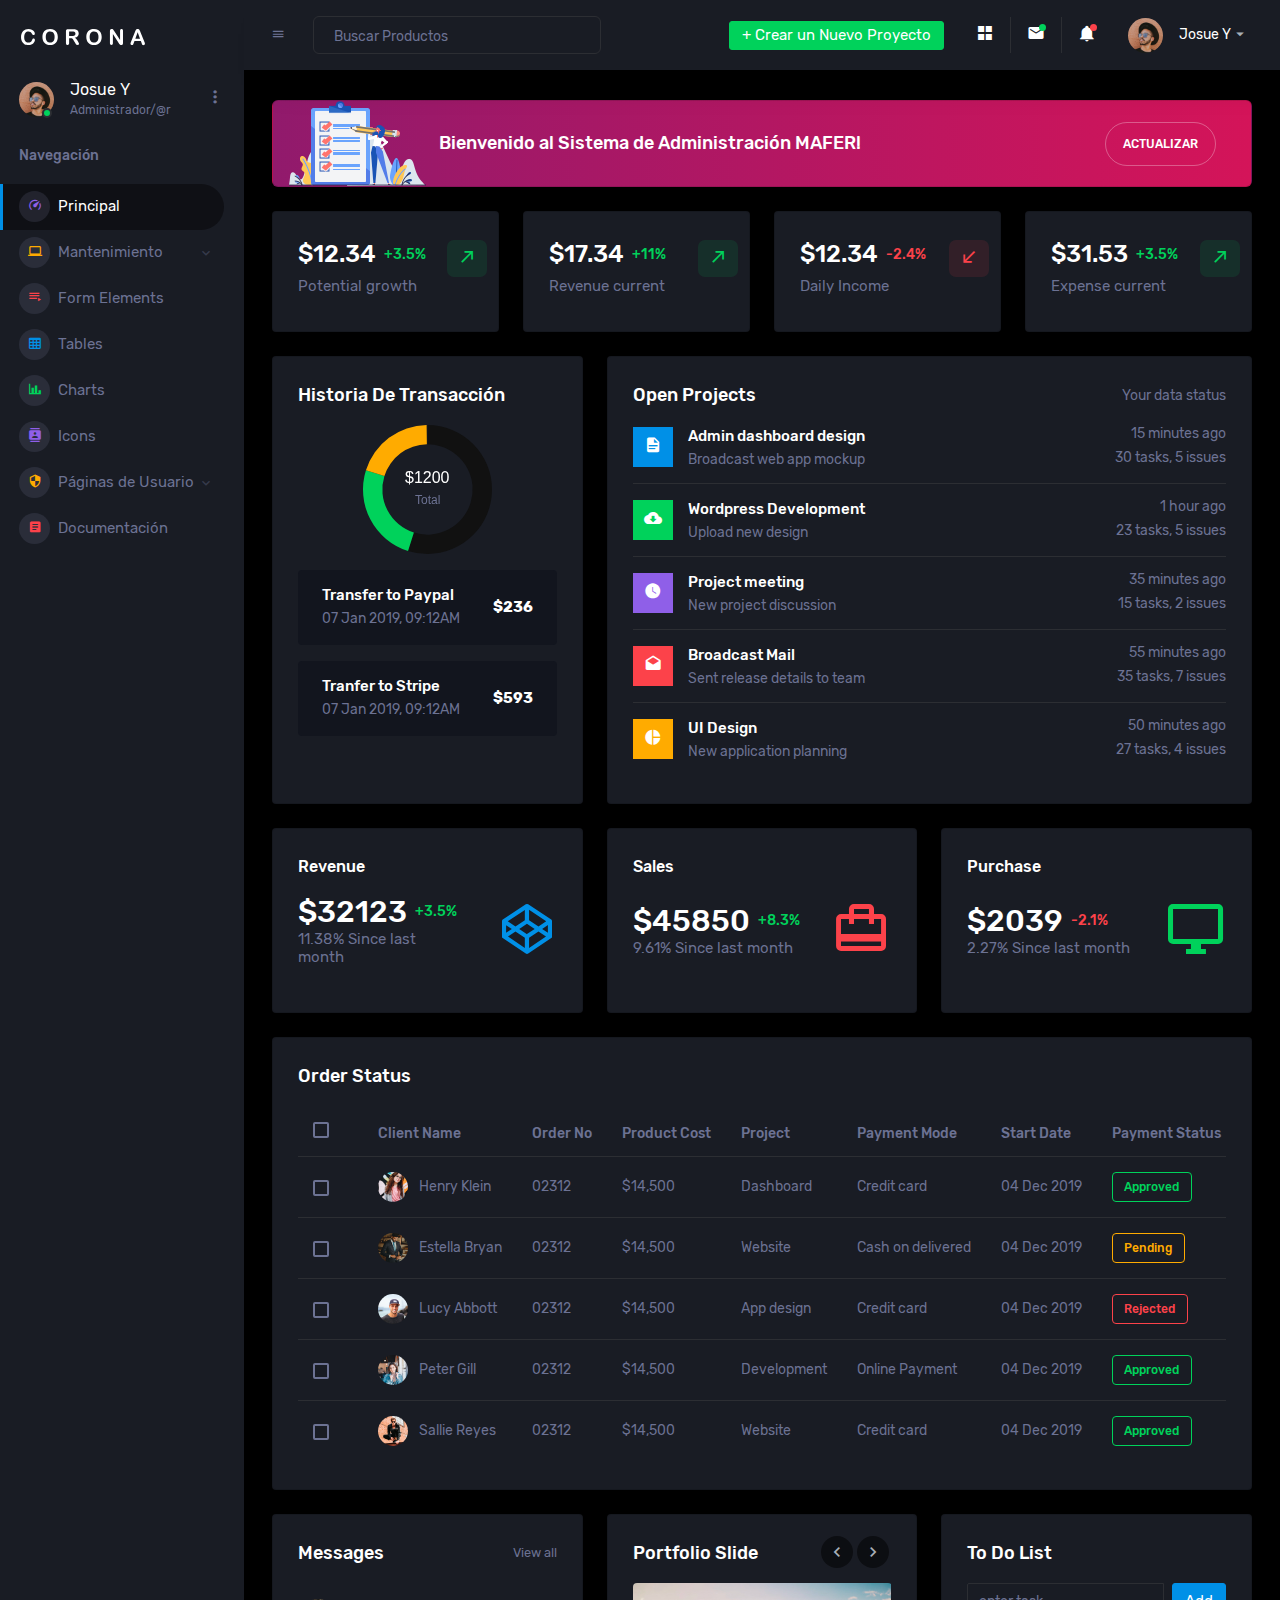
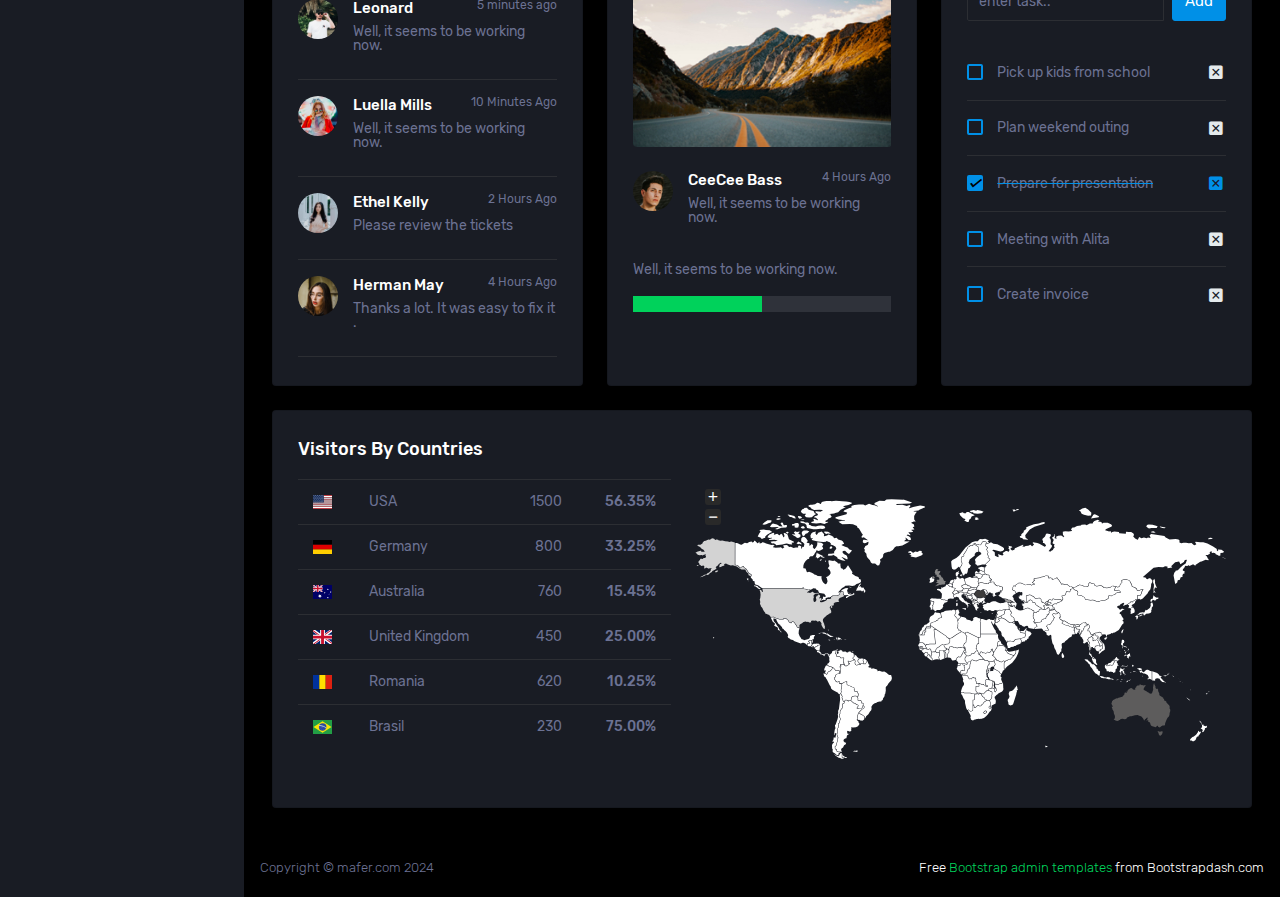
==== commit 8733a024: "Frontend v1.0" ====
--- a/Template/template/index.html
+++ b/Template/template/index.html
@@ -102,7 +102,9 @@
             </a>
             <div class="collapse" id="ui-basic">
               <ul class="nav flex-column sub-menu">
-                <li class="nav-item"> <a class="nav-link" href="../../View/Mantenimiento/Product/ProductView.html">Productos</a></li>
+                <li class="nav-item"> <a class="nav-link" href="../../View/Maintenance/Products/ProductView.html">Productos</a></li>
+                <li class="nav-item"> <a class="nav-link" href="../../View/Maintenance/Users/UsersView.html">Usuarios</a></li>
+                <li class="nav-item"> <a class="nav-link" href="../../View/Maintenance/Users/AdminView.html">Administradores</a></li>
                 <li class="nav-item"> <a class="nav-link" href="pages/ui-features/buttons.html">Pedido</a></li>
                 <li class="nav-item"> <a class="nav-link" href="pages/ui-features/buttons.html">Buttons</a></li>
                 <li class="nav-item"> <a class="nav-link" href="pages/ui-features/dropdowns.html">Dropdowns</a></li>
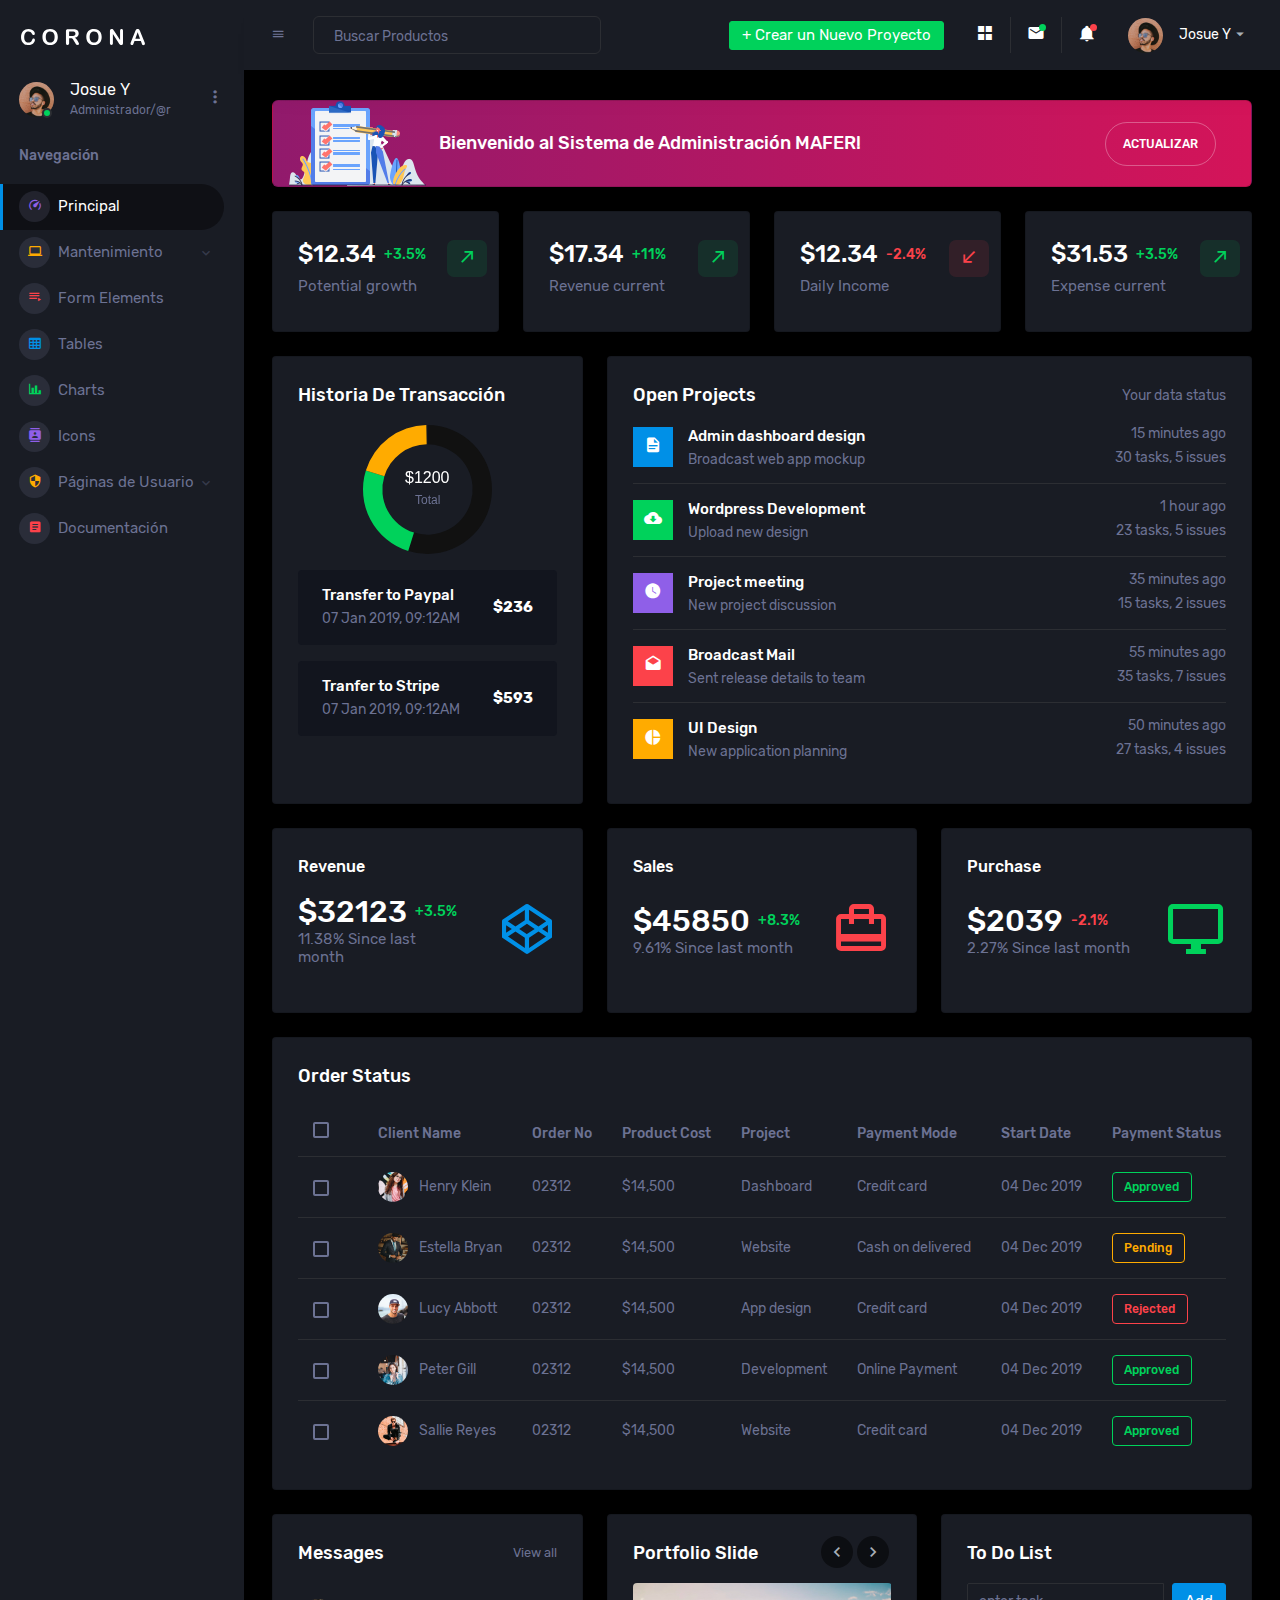
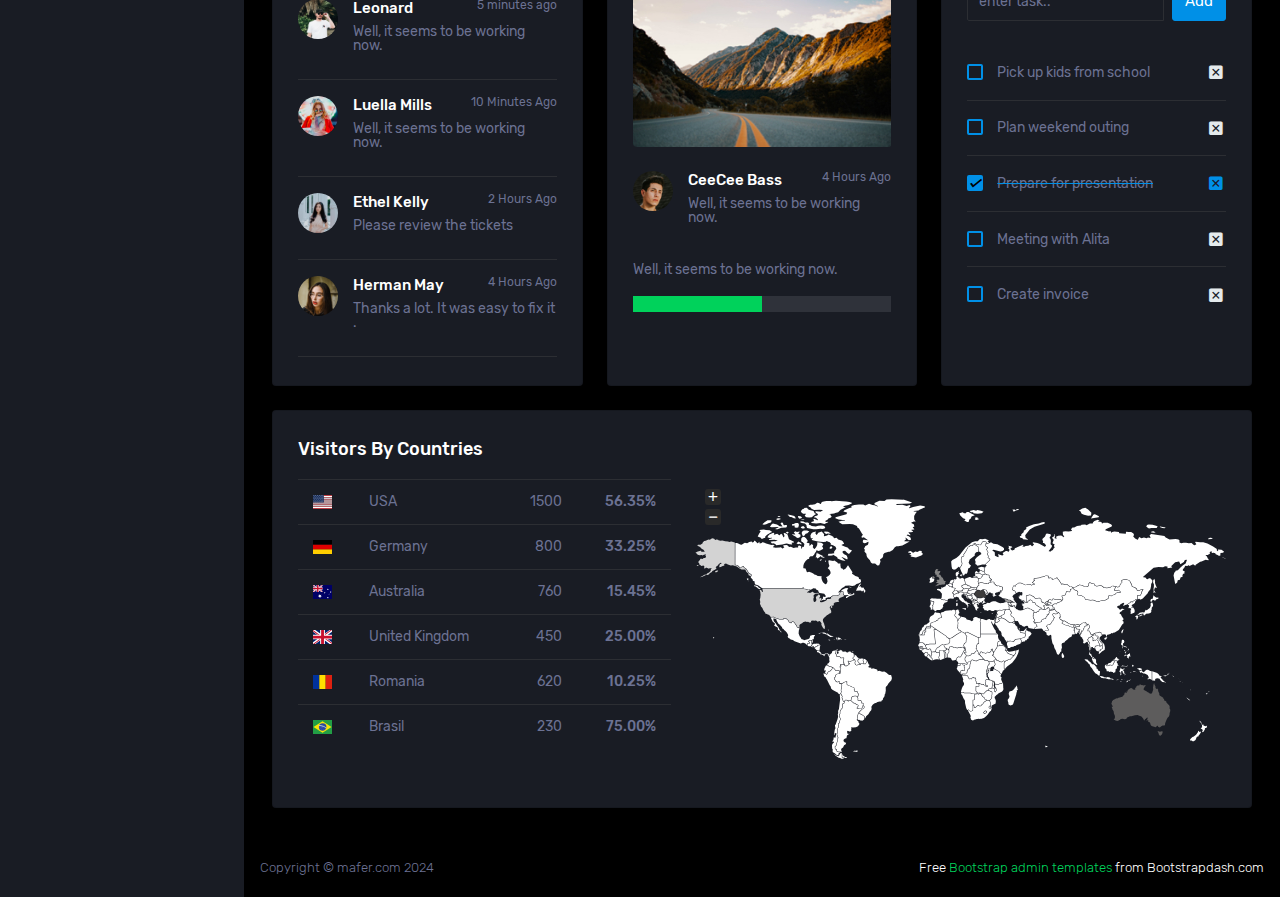
==== commit cca3aa28: "Fronted v1.1" ====
--- a/Template/template/index.html
+++ b/Template/template/index.html
@@ -104,7 +104,7 @@
               <ul class="nav flex-column sub-menu">
                 <li class="nav-item"> <a class="nav-link" href="../../View/Maintenance/Products/ProductView.html">Productos</a></li>
                 <li class="nav-item"> <a class="nav-link" href="../../View/Maintenance/Users/UsersView.html">Usuarios</a></li>
-                <li class="nav-item"> <a class="nav-link" href="../../View/Maintenance/Users/AdminView.html">Administradores</a></li>
+                <li class="nav-item"> <a class="nav-link" href="../../View/Maintenance/Admin/AdminView.html">Administradores</a></li>
                 <li class="nav-item"> <a class="nav-link" href="pages/ui-features/buttons.html">Pedido</a></li>
                 <li class="nav-item"> <a class="nav-link" href="pages/ui-features/buttons.html">Buttons</a></li>
                 <li class="nav-item"> <a class="nav-link" href="pages/ui-features/dropdowns.html">Dropdowns</a></li>
